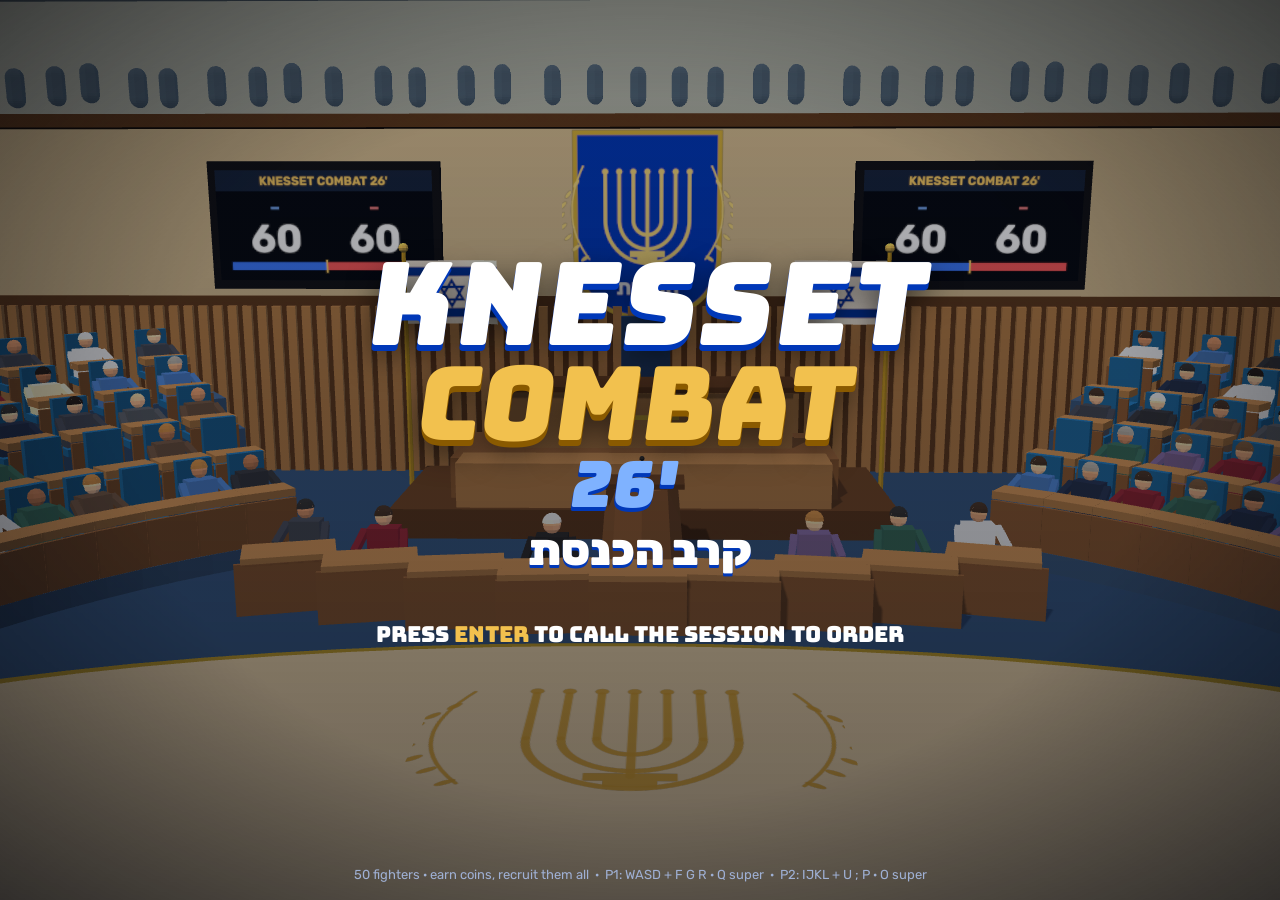
==== knesset-combat/index.html @ 6f30e564 "Supers on Q (P1) and O (P2, kick moves to ;), campaign CPU starts at 30% with gentler curve, chest e" ====
<!doctype html>
<html lang="en">
<head>
<meta charset="utf-8">
<meta name="viewport" content="width=device-width, initial-scale=1">
<title>Knesset Combat 26'</title>
<meta name="description" content="A 3D same-keyboard fighting game set in the Knesset plenum. Pick a Prime Minister, unlock the rest.">
<link rel="preconnect" href="https://fonts.googleapis.com">
<link rel="preconnect" href="https://fonts.gstatic.com" crossorigin>
<link href="https://fonts.googleapis.com/css2?family=Bungee&family=Rubik:wght@400;600;800;900&display=swap" rel="stylesheet">
<link rel="stylesheet" href="css/style.css">
</head>
<body>
<canvas id="view"></canvas>
<div id="vignette"></div>

<!-- loading -->
<div id="loading" class="screen show">
  <div class="logo small"><span class="k">KNESSET</span><span class="c">COMBAT</span><span class="y">26'</span></div>
  <div class="load-text" id="loadText">Convening the plenum…</div>
</div>

<!-- title -->
<div id="title" class="screen">
  <div class="logo"><span class="k">KNESSET</span><span class="c">COMBAT</span><span class="y">26'</span></div>
  <div class="heb">קרב הכנסת</div>
  <div class="press">PRESS <b>ENTER</b> TO CALL THE SESSION TO ORDER</div>
  <div class="foot">50 fighters · earn coins, recruit them all &nbsp;·&nbsp; P1: WASD + F G R · Q super &nbsp;·&nbsp; P2: IJKL + U ; P · O super</div>
</div>

<!-- main menu -->
<div id="menu" class="screen">
  <div class="menu-col">
    <div class="logo small"><span class="k">KNESSET</span><span class="c">COMBAT</span><span class="y">26'</span></div>
    <ul class="menu-list" id="menuList"></ul>
    <div class="menu-desc" id="menuDesc"></div>
  </div>
  <div class="mandate-box" id="mandateBox"></div>
</div>

<!-- generic list screen (difficulty, settings, pause, results options) -->
<div id="listScreen" class="screen">
  <button type="button" class="backbtn">◂ BACK</button>
  <div class="panel center-panel">
    <h2 id="listTitle"></h2>
    <div id="listSub" class="sub"></div>
    <ul class="menu-list compact" id="listItems"></ul>
    <div class="hint" id="listHint">W/S or ↑/↓ to move · ENTER / F / K to choose · ESC to go back</div>
  </div>
</div>

<!-- character select -->
<div id="select" class="screen">
  <button type="button" class="backbtn">◂ BACK</button>
  <div class="sel-head"><span id="selTitle">CHOOSE YOUR CANDIDATE</span><span class="sel-mode" id="selMode"></span></div>
  <div class="sel-bottom">
    <div class="sel-panel p1" id="selP1"></div>
    <div class="sel-center">
      <div class="sel-grid" id="selGrid"></div>
      <div class="sel-stage" id="selStage"></div>
      <div class="hint" id="selHint"></div>
    </div>
    <div class="sel-panel p2" id="selP2"></div>
  </div>
</div>

<!-- campaign ladder -->
<div id="ladder" class="screen">
  <button type="button" class="backbtn">◂ BACK</button>
  <div class="panel ladder-panel">
    <h2>ELECTION ARCADE</h2>
    <div class="sub" id="ladderSub"></div>
    <div class="ladder-row" id="ladderRow"></div>
    <div class="ladder-next" id="ladderNext"></div>
    <div class="ladder-btns" id="ladBtns"></div>
    <div class="hint">Click FIGHT or press ENTER / F · ESC to withdraw</div>
  </div>
</div>

<!-- ending: Prime Minister -->
<div id="ending" class="screen">
  <div class="end-top">
    <div class="end-kicker">THE KNESSET HAS VOTED · 61+ SEATS</div>
    <div class="end-title">PRIME MINISTER</div>
    <div class="end-name" id="endName"></div>
    <div class="end-sub">has cleared all 250 levels and forms the government. Mazal tov!</div>
  </div>
  <div class="end-panel panel">
    <h3>YOUR TERM IN OFFICE</h3>
    <div class="end-stats" id="endStats"></div>
    <div class="end-btns" id="endBtns"><button type="button" class="bigbtn">KEEP PLAYING</button><button type="button" class="bigbtn ghost">MAIN MENU</button></div>
  </div>
</div>

<!-- chest opening -->
<div id="chestScreen" class="screen">
  <div class="chest-top"><div id="chTier" class="ch-tier"></div><div id="chHint" class="ch-hint"></div><div id="chPips" class="ch-pips"></div></div>
  <div id="chRewards" class="ch-rewards"></div>
  <div id="chBtns" class="ch-btns"></div>
</div>

<!-- campaign: 100 levels -->
<div id="levels" class="screen">
  <button type="button" class="backbtn">◂ BACK</button>
  <div class="panel lv-panel">
    <h2>CAMPAIGN · 250 LEVELS</h2>
    <div class="sub" id="lvSub"></div>
    <div class="lv-body">
      <div class="lv-grid" id="lvGrid"></div>
      <div class="lv-info sel-panel" id="lvInfo"></div>
    </div>
    <div class="hint">Arrows/WASD or click to choose a level · ENTER / click again to fight · C open chests · ESC back</div>
  </div>
</div>

<!-- collection -->
<div id="collection" class="screen">
  <button type="button" class="backbtn">◂ BACK</button>
  <div class="col-left panel">
    <h2>SHOP · SHARDS &amp; UPGRADES</h2>
    <div class="sub" id="colSub"></div>
    <div class="shop-tabs" id="shopTabs"></div>
    <div class="rar-key"><span class="rar r-common">COMMON · 1 ability</span><span class="rar r-rare">RARE · 2</span><span class="rar r-superrare">SUPER RARE · 2</span><span class="rar r-epic">EPIC · 3</span><span class="rar r-elite">ELITE · 3</span><span class="rar r-mythic">MYTHIC · 3 + passive</span><span class="rar r-legendary">LEGENDARY · 3 + passive</span></div>
    <div class="sel-grid col-grid" id="colGrid"></div>
    <div class="hint">Click a tab or Q/E to filter · Arrows/WASD or click to select · click again / ENTER to buy or upgrade · C compare · B shard / gold skin · R/P preview gold · ESC back</div>
  </div>
  <div class="col-info panel" id="colInfo"></div>
  <div class="col-lock" id="colLock"></div>
  <div class="compare" id="compare"></div>
</div>

<!-- how to play -->
<div id="howto" class="screen">
  <button type="button" class="backbtn">◂ BACK</button>
  <div class="panel howto-panel">
    <h2>HOW TO PLAY</h2>
    <div class="howto-grid">
      <div class="ctl p1c">
        <h3>PLAYER 1</h3>
        <table>
          <tr><td>Move / Jump / Crouch</td><td><kbd>A</kbd><kbd>D</kbd> <kbd>W</kbd> <kbd>S</kbd></td></tr>
          <tr><td>Punch</td><td><kbd>F</kbd></td></tr>
          <tr><td>Kick</td><td><kbd>G</kbd></td></tr>
          <tr><td>Ability 1 · Special</td><td><kbd>R</kbd></td></tr>
          <tr><td>Ability 2 · Down-Special <small>(Epic+)</small></td><td><kbd>S</kbd> + <kbd>R</kbd></td></tr>
          <tr><td>Super <small>(Rare+, meter full)</small></td><td><kbd>Q</kbd> <small>(left of W)</small></td></tr>
        </table>
      </div>
      <div class="ctl p2c">
        <h3>PLAYER 2</h3>
        <table>
          <tr><td>Move / Jump / Crouch</td><td><kbd>J</kbd><kbd>L</kbd> <kbd>I</kbd> <kbd>K</kbd> <small>(or arrows)</small></td></tr>
          <tr><td>Punch</td><td><kbd>U</kbd> or <kbd>Num1</kbd></td></tr>
          <tr><td>Kick</td><td><kbd>;</kbd> or <kbd>Num2</kbd></td></tr>
          <tr><td>Ability 1 · Special</td><td><kbd>P</kbd> or <kbd>Num4</kbd></td></tr>
          <tr><td>Ability 2 · Down-Special <small>(Epic+)</small></td><td><kbd>K</kbd> + <kbd>P</kbd></td></tr>
          <tr><td>Super <small>(Rare+, meter full)</small></td><td><kbd>O</kbd> <small>(right of I)</small> or <kbd>Num5</kbd></td></tr>
        </table>
      </div>
      <div class="rules">
        <h3>RARITY &amp; ABILITIES</h3>
        <ul>
          <li><span class="rar r-common">COMMON</span> 1 ability (Special) and a +8% damage perk · just 3 shards</li>
          <li><span class="rar r-rare">RARE</span> 2 abilities (Special + Super) and a +4% damage perk · <span class="coin"></span>200</li>
          <li><span class="rar r-superrare">SUPER RARE</span> 2 abilities (Special + Super) and a +2% damage perk · 17 shards</li>
          <li><span class="rar r-epic">EPIC</span> 3 abilities (Special + Down-Special + Super) · <span class="coin"></span>400</li>
          <li><span class="rar r-elite">ELITE</span> 3 abilities plus a +60 HP perk · 22 shards</li>
          <li><span class="rar r-mythic">MYTHIC</span> 3 abilities plus a unique passive · <span class="coin"></span>500 · 25 shards</li>
          <li><span class="rar r-legendary">LEGENDARY</span> 3 abilities plus a unique passive (Survivor, Iron Will, Momentum, Filibuster) · <span class="coin"></span>600+</li>
        </ul>
        <h3 style="margin-top:12px">COINS</h3>
        <ul>
          <li>Every match pays <b>coins</b>: showing up, rounds won, wins, perfect rounds, super finishes and a CPU difficulty bonus. Clearing the Election Campaign pays a big bonus.</li>
          <li>Fighters <b>can't be bought outright</b>. Collect their shards from campaign chests, or buy single shards in the <b>Shop</b>. Coins also pay for upgrades and gold skins.</li>
          <li>You start with <b>David Ben-Gurion</b> (Rare). There are 22 fighters to recruit in total.</li>
          <li><b>Upgrades:</b> every fighter you own can be ranked up to <b>Rank 5</b> in the Shop. Each rank adds +5% damage, +5% defense and +50 HP. Ranks apply in every mode.</li>
          <li><b>Campaign · 250 levels:</b> fixed rivals that get tougher. Every 10th level is a boss. First clears pay a big bonus; replays pay 30%.</li>
          <li><b>🎁 Chest Store:</b> buy chests with coins (150–1,600). Every chest starts with 3 upgrade taps. Bought chests upgrade at 45% per tap (campaign chests 30%), and Lucky chests have 5, 6 or 8 taps.</li>
          <li><b>Chests:</b> every 2nd campaign win drops a ballot-box chest (boss levels always do), and every 10th win gives a bonus chest 2 tiers better with 5 taps. Tap it 3 times — each tap has a 30% chance to upgrade it, then it opens automatically: Wooden → Silver → Golden → Epic → Mythic → Legendary. Chests give coins and <b>shards</b>.</li>
          <li><b>✦ Wild Shards:</b> every chest has a 1% chance to drop one. A Wild Shard unlocks any locked fighter of its rarity — use it in the Shop.</li>
          <li><b>Shards:</b> collect 10 (Common), 15 (Rare), 17 (Super Rare), 20 (Epic), 25 (Mythic) or 30 (Legendary) shards to recruit a leader for free.  You can buy single shards in the Shop with <kbd>B</kbd>.</li>
          <li><b>Projectile ammo:</b> 3 shots (+1 per upgrade rank, max 6). Mash them all, then they reload together — 1 second per shot — once you're empty.</li>
          <li><b>Election Night Gold</b> skin: win 3 matches with a fighter, or buy it for <span class="coin"></span>150.</li>
        </ul>
        <h3 style="margin-top:12px">THE RULES OF ORDER</h3>
        <ul>
          <li><b>Block</b> by holding <b>away</b> from your opponent. Crouch-block (<b>down + away</b>) stops sweeps; jump attacks must be blocked <b>standing</b>.</li>
          <li>Your <b>Super meter</b> fills based on the <b>damage you deal</b>; blocked hits give nothing. You can only hold block for <b>2.5 seconds</b> before your guard breaks.</li>
          <li><b>Crouch + Kick</b> is a sweep that knocks down. <b>Punch</b> chains into more punches, a kick, or your Special.</li>
          <li>Ability 2 types: <b>Uppercut</b> (rising anti-air), <b>Counter</b> (parry stance — strikes back if hit), or a second projectile/charge.</li>
          <li>Gamepads: D-pad/stick to move, <b>A</b> punch, <b>B</b> kick, <b>X</b> special (hold down for Ability 2), <b>Y</b> super.</li>
          <li><kbd>ESC</kbd> pauses. <kbd>M</kbd> toggles music.</li>
        </ul>
      </div>
    </div>
    <div class="hint">ESC / ENTER to go back</div>
  </div>
</div>

<!-- fight HUD -->
<div id="hud">
  <div class="hud-top">
    <div class="hp p1">
      <img class="por" alt="">
      <div class="hp-body">
        <div class="nm"></div>
        <div class="bar"><div class="trail"></div><div class="fill"></div></div>
        <div class="pips"></div>
      </div>
    </div>
    <div class="timer-wrap"><div class="timer"><span>99</span></div><button type="button" id="pauseBtn" class="pausebtn" title="Pause">❚❚</button></div>
    <div class="hp p2">
      <img class="por" alt="">
      <div class="hp-body">
        <div class="nm"></div>
        <div class="bar"><div class="trail"></div><div class="fill"></div></div>
        <div class="pips"></div>
      </div>
    </div>
  </div>
  <div class="hud-bottom">
    <div class="meter-col p1"><div class="meter p1"><div class="mfill"></div><span class="mlabel">SUPER</span><span class="mkey">Q</span></div><div class="ammo p1"></div></div>
    <div class="meter-col p2"><div class="meter p2"><div class="mfill"></div><span class="mlabel">SUPER</span><span class="mkey">O</span></div><div class="ammo p2"></div></div>
  </div>
  <div class="combo p1"></div><div class="combo p2"></div>
  <div class="callout p1"></div><div class="callout p2"></div>
</div>
<div id="banner"><div class="big"></div><div class="sub"></div></div>
<div id="tutorial"></div>
<div id="vs">
  <div class="vs-side l"><img alt=""><div class="vs-name"></div><div class="vs-title"></div></div>
  <div class="vs-mid">VS</div>
  <div class="vs-side r"><img alt=""><div class="vs-name"></div><div class="vs-title"></div></div>
  <div class="vs-skip">press any attack button</div>
</div>
<div id="supercut"><img alt=""><div class="sc-text"><div class="sc-who"></div><div class="sc-move"></div></div></div>
<div id="flash"></div>

<!-- results -->
<div id="results" class="screen">
  <div class="panel results-panel">
    <h2 id="resTitle"></h2>
    <div class="sub" id="resSub"></div>
    <div class="res-cols">
      <div class="res-earn" id="resEarn"></div>
      <div class="res-unlocks" id="resUnlocks"></div>
    </div>
    <ul class="menu-list compact horizontal" id="resMenu"></ul>
  </div>
</div>

<div id="toast"></div>

<script src="lib/three.min.js"></script>
<script src="js/roster.js"></script>
<script src="js/models.js"></script>
<script src="js/stage.js"></script>
<script src="js/effects.js"></script>
<script src="js/audio.js"></script>
<script src="js/fight.js"></script>
<script src="js/ai.js"></script>
<script src="js/game.js"></script>
</body>
</html>
---- knesset-combat/css/style.css ----
:root {
  --blue: #0038b8;
  --blue2: #2f6fe0;
  --sky: #7fb2ff;
  --red: #e5484d;
  --gold: #f2c14e;
  --ink: #0a0f1d;
  --panel: rgba(9, 15, 32, 0.86);
  --panel2: rgba(16, 26, 54, 0.92);
  --line: rgba(127, 178, 255, 0.35);
  --text: #eef3ff;
  --muted: #9fb0d4;
  --display: 'Bungee', Impact, 'Arial Black', sans-serif;
  --ui: 'Rubik', 'Segoe UI', Arial, sans-serif;
}
* { box-sizing: border-box; }
html, body { margin: 0; height: 100%; overflow: hidden; background: #0b0f1c; color: var(--text); font-family: var(--ui); user-select: none; }
#view { position: fixed; inset: 0; width: 100%; height: 100%; display: block; }
#vignette { position: fixed; inset: 0; pointer-events: none; background: radial-gradient(ellipse at center, rgba(0,0,0,0) 55%, rgba(0,0,0,0.55) 100%); }

.screen { position: fixed; inset: 0; display: none; z-index: 5; }
.screen.show { display: block; }
.panel { background: var(--panel); border: 2px solid var(--line); border-radius: 14px; box-shadow: 0 20px 60px rgba(0,0,0,0.5); padding: 22px 26px; }
h2 { font-family: var(--display); font-weight: 400; letter-spacing: 1px; margin: 0 0 6px; font-size: clamp(22px, 3vw, 34px); color: #fff; text-shadow: 0 3px 0 var(--blue); }
h3 { font-family: var(--display); font-weight: 400; margin: 0 0 8px; font-size: 18px; color: var(--gold); }
.sub { color: var(--muted); font-size: 15px; margin-bottom: 14px; }
.hint { color: var(--muted); font-size: 13px; margin-top: 14px; text-align: center; opacity: 0.85; }
kbd { display: inline-block; min-width: 26px; padding: 2px 7px; margin: 0 2px; border-radius: 6px; background: #1d2b52; border: 1px solid #3c5aa8; border-bottom-width: 3px; font-family: var(--ui); font-weight: 800; font-size: 13px; color: #fff; text-align: center; }

/* ---------- logo ---------- */
.logo { font-family: var(--display); line-height: 0.92; text-align: center; transform: skewX(-8deg); }
.logo span { display: block; }
.logo .k { font-size: clamp(48px, 9vw, 120px); color: #fff; text-shadow: 0 6px 0 var(--blue), 0 12px 30px rgba(0,0,0,0.6); letter-spacing: 2px; }
.logo .c { font-size: clamp(42px, 8vw, 106px); color: var(--gold); text-shadow: 0 6px 0 #8a5a00, 0 12px 30px rgba(0,0,0,0.6); }
.logo .y { font-size: clamp(30px, 5vw, 64px); color: var(--sky); text-shadow: 0 4px 0 var(--blue); margin-top: 4px; }
.logo.small .k { font-size: clamp(30px, 4.6vw, 56px); text-shadow: 0 4px 0 var(--blue); }
.logo.small .c { font-size: clamp(26px, 4vw, 50px); text-shadow: 0 4px 0 #8a5a00; }
.logo.small .y { font-size: clamp(20px, 2.6vw, 32px); }

#loading { background: radial-gradient(ellipse at center, #13224a, #05070f); display: none; flex-direction: column; align-items: center; justify-content: center; gap: 24px; z-index: 50; }
#loading.show { display: flex; }
.load-text { color: var(--muted); font-size: 18px; letter-spacing: 1px; }

#title { display: none; flex-direction: column; align-items: center; justify-content: center; text-align: center; padding: 16px; background: linear-gradient(180deg, rgba(5,8,18,0.25), rgba(5,8,18,0.6)); }
#title.show { display: flex; }
#title .heb { font-size: clamp(26px, 4vw, 44px); font-weight: 900; color: #fff; margin-top: 10px; direction: rtl; text-shadow: 0 3px 0 var(--blue); }
#title .press { margin-top: 44px; font-family: var(--display); font-size: clamp(14px, 2vw, 22px); color: #fff; animation: blink 1.1s steps(2) infinite; }
#title .press b { color: var(--gold); font-weight: 400; }
#title .foot { position: absolute; bottom: 18px; left: 16px; right: 16px; color: var(--muted); font-size: 13px; }
@keyframes blink { 50% { opacity: 0.25; } }

/* ---------- menus ---------- */
#menu { background: linear-gradient(90deg, rgba(5,8,18,0.92) 0%, rgba(5,8,18,0.7) 38%, rgba(5,8,18,0) 70%); }
.menu-col { position: absolute; left: clamp(16px, 5vw, 80px); top: 50%; transform: translateY(-50%); width: min(460px, calc(100% - 32px)); }
.menu-col .logo { text-align: left; margin-bottom: 26px; }
.menu-list { list-style: none; margin: 0; padding: 0; }
.menu-list li { font-family: var(--display); font-size: clamp(18px, 2.3vw, 26px); padding: 10px 18px; margin: 6px 0; color: #b9c6e6; border-left: 5px solid transparent; transform: skewX(-8deg); transition: background 0.12s, color 0.12s, padding 0.12s; cursor: pointer; border-radius: 4px; }
.menu-list li.sel { background: linear-gradient(90deg, var(--blue), rgba(0,56,184,0.15)); color: #fff; border-left-color: var(--gold); padding-left: 28px; }
.menu-list li .val { float: right; color: var(--gold); }
.menu-list li.locked { opacity: 0.45; }
.menu-list.compact li { font-size: clamp(15px, 1.8vw, 20px); padding: 8px 16px; }
.menu-list.horizontal { display: flex; flex-wrap: wrap; gap: 10px; justify-content: center; margin-top: 18px; }
.menu-list.horizontal li { margin: 0; }
.menu-desc { margin-top: 18px; color: var(--muted); font-size: 15px; min-height: 44px; line-height: 1.4; }
.mandate-box { position: absolute; right: clamp(16px, 3vw, 40px); bottom: clamp(16px, 3vw, 36px); width: min(380px, calc(100% - 32px)); background: var(--panel); border: 2px solid var(--line); border-radius: 12px; padding: 14px 18px; }
.mandate-box .mb-top { display: flex; justify-content: space-between; align-items: baseline; }
.mandate-box .mb-num { font-family: var(--display); font-size: 34px; color: var(--gold); }
.mandate-box .mb-lbl { color: var(--muted); font-size: 13px; letter-spacing: 1px; }
.progress { height: 10px; background: #1a2546; border-radius: 6px; overflow: hidden; margin: 8px 0 6px; }
.progress > div { height: 100%; background: linear-gradient(90deg, var(--blue2), var(--gold)); }
.mandate-box .mb-next { font-size: 13px; color: #cfd9f5; display: flex; gap: 10px; align-items: center; }
.mandate-box .mb-next img { width: 40px; height: 40px; border-radius: 8px; background: #1a2546; filter: brightness(0) drop-shadow(0 0 2px var(--sky)); }

#listScreen { background: rgba(5,8,18,0.55); }
.center-panel { position: absolute; left: 50%; top: 50%; transform: translate(-50%, -50%); width: min(560px, calc(100% - 32px)); max-height: calc(100% - 32px); overflow: auto; }

/* ---------- select ---------- */
#select { background: linear-gradient(180deg, rgba(5,8,18,0.55) 0%, rgba(5,8,18,0) 18%, rgba(5,8,18,0) 52%, rgba(5,8,18,0.9) 72%); }
.sel-head { position: absolute; top: 14px; left: 0; right: 0; text-align: center; font-family: var(--display); font-size: clamp(20px, 3vw, 34px); color: #fff; text-shadow: 0 3px 0 var(--blue); }
.sel-mode { display: block; font-family: var(--ui); font-size: 14px; font-weight: 800; color: var(--gold); letter-spacing: 2px; text-shadow: none; margin-top: 4px; }
.sel-bottom { position: absolute; left: 12px; right: 12px; bottom: 12px; display: grid; grid-template-columns: minmax(200px, 300px) 1fr minmax(200px, 300px); gap: 12px; align-items: end; }
.sel-center { display: flex; flex-direction: column; align-items: center; }
.sel-grid { display: grid; grid-template-columns: repeat(14, minmax(0, 52px)); gap: 5px; justify-content: center; }
.cell { position: relative; aspect-ratio: 1; border-radius: 9px; background: linear-gradient(180deg, #24376b, #121c3a); border: 2px solid #2b3d70; overflow: hidden; }
.cell img { width: 100%; height: 100%; display: block; }
.cell.locked img { filter: grayscale(0.85) brightness(0.45); }
.cell.locked::after { content: '🔒'; position: absolute; right: 2px; bottom: 0; font-size: 13px; }
.cell .grp { position: absolute; left: 0; top: 0; font-size: 9px; font-weight: 900; padding: 1px 4px; background: rgba(0,0,0,0.6); color: var(--gold); border-bottom-right-radius: 6px; letter-spacing: 0.5px; }
.cell.c1 { border-color: var(--sky); box-shadow: 0 0 0 2px var(--sky), 0 0 18px rgba(127,178,255,0.7); }
.cell.c2 { border-color: var(--red); box-shadow: 0 0 0 2px var(--red), 0 0 18px rgba(229,72,77,0.7); }
.cell.c1.c2 { box-shadow: -3px 0 0 2px var(--sky), 3px 0 0 2px var(--red); }
.cell .tag { position: absolute; top: -1px; font-family: var(--display); font-size: 11px; padding: 0 4px; border-radius: 0 0 5px 5px; }
.cell .tag.t1 { left: 2px; background: var(--sky); color: #001; }
.cell .tag.t2 { right: 2px; background: var(--red); color: #fff; }
.sel-panel { background: var(--panel); border: 2px solid var(--line); border-radius: 12px; padding: 12px 14px; min-height: 210px; }
.sel-panel.p1 { border-color: rgba(127,178,255,0.7); }
.sel-panel.p2 { border-color: rgba(229,72,77,0.7); }
.sel-panel .who { font-family: var(--display); font-size: 13px; letter-spacing: 1px; }
.sel-panel.p1 .who { color: var(--sky); } .sel-panel.p2 .who { color: #ff8a8e; }
.sel-panel .name { font-family: var(--display); font-size: clamp(16px, 1.6vw, 22px); color: #fff; margin: 2px 0; line-height: 1.1; }
.sel-panel .ttl { color: var(--gold); font-weight: 800; font-size: 13px; }
.sel-panel .bio { color: #c8d3ef; font-size: 12.5px; line-height: 1.35; margin: 6px 0; }
.sel-panel .moves { font-size: 12px; color: #dfe7ff; margin: 6px 0; }
.sel-panel .moves b { color: var(--gold); font-weight: 800; }
.stats { display: grid; grid-template-columns: 62px 1fr; gap: 3px 8px; font-size: 11px; color: var(--muted); align-items: center; }
.stats .sb { height: 6px; background: #1a2546; border-radius: 4px; overflow: hidden; }
.stats .sb > div { height: 100%; background: linear-gradient(90deg, var(--blue2), var(--sky)); }
.sel-panel .skin { margin-top: 8px; font-size: 12px; color: #fff; padding: 4px 8px; background: rgba(255,255,255,0.06); border-radius: 6px; }
.sel-panel .ready { margin-top: 8px; font-family: var(--display); font-size: 18px; color: var(--gold); text-align: center; animation: blink 0.8s steps(2) infinite; }
.sel-panel .lockinfo { margin-top: 10px; padding: 8px; border-radius: 8px; background: rgba(229,72,77,0.15); color: #ffc9cb; font-size: 13px; font-weight: 600; }
.sel-stage { margin-top: 8px; font-size: 13px; color: #dfe7ff; }
.sel-stage b { color: var(--gold); }

/* ---------- ladder ---------- */
#ladder { background: rgba(5,8,18,0.6); }
.ladder-panel { position: absolute; left: 50%; top: 50%; transform: translate(-50%, -50%); width: min(980px, calc(100% - 32px)); text-align: center; }
.ladder-row { display: flex; gap: 10px; justify-content: center; flex-wrap: wrap; margin: 16px 0; }
.lad { width: 112px; text-align: center; position: relative; }
.lad img { width: 96px; height: 96px; border-radius: 12px; background: linear-gradient(180deg, #24376b, #121c3a); border: 3px solid #2b3d70; }
.lad.done img { filter: grayscale(1) brightness(0.55); }
.lad.done::after { content: 'PASSED'; position: absolute; left: 50%; top: 34px; transform: translateX(-50%) rotate(-14deg); font-family: var(--display); color: var(--gold); font-size: 16px; text-shadow: 0 2px 0 #000; }
.lad.cur img { border-color: var(--gold); box-shadow: 0 0 22px rgba(242,193,78,0.7); }
.lad .ln { font-size: 11px; font-weight: 800; margin-top: 4px; color: #dfe7ff; }
.lad .ld { font-size: 10px; color: var(--muted); letter-spacing: 1px; }
.ladder-next { font-family: var(--display); font-size: 20px; color: #fff; }

/* ---------- collection ---------- */
#collection { background: linear-gradient(90deg, rgba(5,8,18,0.85) 0%, rgba(5,8,18,0.35) 45%, rgba(5,8,18,0.35) 62%, rgba(5,8,18,0.85) 100%); }
.col-left { position: absolute; left: 14px; top: 14px; bottom: 14px; width: min(420px, calc(100% - 28px)); overflow: auto; }
.col-grid { grid-template-columns: repeat(6, minmax(0, 60px)); justify-content: start; }
.col-info { position: absolute; right: 14px; top: 14px; width: min(360px, calc(100% - 28px)); max-height: calc(100% - 28px); overflow: auto; }
.col-info .name { font-family: var(--display); font-size: 24px; color: #fff; }
.col-info .ttl { color: var(--gold); font-weight: 800; margin-bottom: 6px; }
.col-info p { color: #c8d3ef; font-size: 14px; line-height: 1.45; }
.col-info .req { padding: 8px 10px; border-radius: 8px; margin: 6px 0; font-size: 13px; font-weight: 600; }
.col-info .req.ok { background: rgba(76, 217, 100, 0.15); color: #b6f5c2; }
.col-info .req.no { background: rgba(229,72,77,0.15); color: #ffc9cb; }

/* ---------- how to ---------- */
#howto { background: rgba(5,8,18,0.7); }
.howto-panel { position: absolute; left: 50%; top: 50%; transform: translate(-50%, -50%); width: min(1020px, calc(100% - 32px)); max-height: calc(100% - 32px); overflow: auto; }
.howto-grid { display: grid; grid-template-columns: 1fr 1fr; gap: 16px; }
.howto-grid .rules { grid-column: 1 / -1; }
.ctl table { width: 100%; border-collapse: collapse; font-size: 14px; }
.ctl td { padding: 6px 4px; border-bottom: 1px solid rgba(127,178,255,0.15); }
.ctl td:last-child { text-align: right; }
.p1c h3 { color: var(--sky); } .p2c h3 { color: #ff8a8e; }
.rules ul { margin: 0; padding-left: 20px; color: #d3dcf3; font-size: 14px; line-height: 1.55; }

/* ---------- HUD ---------- */
#hud { position: fixed; inset: 0; pointer-events: none; display: none; z-index: 6; }
#hud.show { display: block; }
.hud-top { position: absolute; top: 12px; left: 12px; right: 12px; display: grid; grid-template-columns: 1fr auto 1fr; gap: 10px; align-items: start; }
.hp { display: flex; gap: 8px; align-items: flex-start; }
.hp.p2 { flex-direction: row-reverse; }
.hp .por { width: clamp(44px, 5vw, 64px); height: clamp(44px, 5vw, 64px); border-radius: 10px; background: linear-gradient(180deg, #24376b, #121c3a); border: 2px solid var(--sky); flex: none; }
.hp.p2 .por { border-color: var(--red); transform: scaleX(-1); }
.hp-body { flex: 1; min-width: 0; }
.hp .nm { font-family: var(--display); font-size: clamp(12px, 1.4vw, 18px); color: #fff; text-shadow: 0 2px 0 #000; white-space: nowrap; overflow: hidden; text-overflow: ellipsis; }
.hp.p2 .nm { text-align: right; }
.bar { position: relative; height: clamp(16px, 2.2vw, 26px); background: #300b10; border: 2px solid #fff; border-radius: 4px; overflow: hidden; transform: skewX(-14deg); box-shadow: 0 3px 0 rgba(0,0,0,0.5); }
.hp.p2 .bar { transform: skewX(14deg); }
.bar .fill, .bar .trail { position: absolute; top: 0; bottom: 0; left: 0; right: 0; transform-origin: right center; }
.hp.p2 .bar .fill, .hp.p2 .bar .trail { transform-origin: left center; }
.bar .trail { background: #ff3b30; }
.bar .fill { background: linear-gradient(180deg, #fff27a, #f5b700 55%, #d18f00); }
.bar .fill.low { background: linear-gradient(180deg, #ff9a7a, #ff4d2e 55%, #c2200a); animation: blink 0.5s steps(2) infinite; }
.pips { display: flex; gap: 5px; margin-top: 5px; }
.hp.p2 .pips { justify-content: flex-end; }
.pip { width: 18px; height: 14px; border-radius: 3px; border: 2px solid #fff; background: rgba(0,0,0,0.4); position: relative; }
.pip::before { content: ''; position: absolute; left: 3px; right: 3px; top: -5px; height: 3px; background: #fff; border-radius: 2px; }
.pip.won { background: var(--gold); }
.timer { width: clamp(56px, 6vw, 80px); height: clamp(56px, 6vw, 80px); border-radius: 50%; background: radial-gradient(circle at 50% 35%, #2047a8, #0a1a45); border: 3px solid #fff; display: flex; align-items: center; justify-content: center; font-family: var(--display); font-size: clamp(24px, 3vw, 38px); color: #fff; text-shadow: 0 3px 0 #000; box-shadow: 0 4px 0 rgba(0,0,0,0.5); }
.timer.low { color: #ff6b6b; }
.hud-bottom { position: absolute; bottom: 14px; left: 14px; right: 14px; display: flex; justify-content: space-between; }
.meter { position: relative; width: min(34vw, 340px); height: 20px; background: rgba(0,0,0,0.55); border: 2px solid #c9d6ff; border-radius: 4px; overflow: hidden; transform: skewX(-14deg); }
.meter.p2 { transform: skewX(14deg); }
.meter .mfill { position: absolute; inset: 0; transform-origin: left center; background: linear-gradient(90deg, #1f5cff, #7fb2ff); }
.meter.p2 .mfill { transform-origin: right center; background: linear-gradient(270deg, #c41f2a, #ff8a8e); }
.meter.full .mfill { background: linear-gradient(90deg, #f2c14e, #fff7c2, #f2c14e); background-size: 200% 100%; animation: shine 0.8s linear infinite; }
@keyframes shine { to { background-position: -200% 0; } }
.meter .mlabel { position: absolute; left: 10px; top: 0; line-height: 16px; font-family: var(--display); font-size: 12px; color: #fff; text-shadow: 0 1px 0 #000; }
.meter.p2 .mlabel { left: auto; right: 10px; }
.meter .mkey { position: absolute; right: 8px; top: 0; line-height: 16px; font-family: var(--display); font-size: 12px; color: #111; display: none; }
.meter.p2 .mkey { right: auto; left: 8px; }
.meter.full .mkey { display: block; }
.combo { position: absolute; top: 28%; font-family: var(--display); font-size: clamp(22px, 3.2vw, 40px); color: var(--gold); text-shadow: 0 3px 0 #000, 0 0 20px rgba(242,193,78,0.6); opacity: 0; transition: opacity 0.3s; line-height: 1; }
.combo small { display: block; font-size: 0.45em; color: #fff; }
.combo.p1 { left: 3%; } .combo.p2 { right: 3%; text-align: right; }
.combo.on { opacity: 1; }
.callout { position: absolute; top: 19%; font-family: var(--display); font-size: clamp(14px, 1.8vw, 22px); color: #fff; padding: 4px 12px; background: rgba(0,56,184,0.85); border-radius: 6px; transform: skewX(-10deg); opacity: 0; transition: opacity 0.25s; }
.callout.p1 { left: 3%; } .callout.p2 { right: 3%; background: rgba(196,31,42,0.85); }
.callout.on { opacity: 1; }
.callout.super { background: linear-gradient(90deg, #b8860b, var(--gold)); color: #1b1200; }

#banner { position: fixed; left: 0; right: 0; top: 34%; text-align: center; pointer-events: none; z-index: 7; display: none; }
#banner.show { display: block; animation: slam 0.35s cubic-bezier(.2,1.6,.4,1); }
#banner .big { font-family: var(--display); font-size: clamp(48px, 10vw, 140px); color: #fff; text-shadow: 0 6px 0 var(--blue), 0 14px 40px rgba(0,0,0,0.7); line-height: 1; transform: skewX(-8deg); }
#banner.ko .big { color: #ff4d4d; text-shadow: 0 6px 0 #5a0000, 0 14px 40px rgba(0,0,0,0.7); font-size: clamp(64px, 14vw, 200px); }
#banner.fight .big { color: var(--gold); text-shadow: 0 6px 0 #8a5a00, 0 14px 40px rgba(0,0,0,0.7); }
#banner.win .big, #banner.match .big { font-size: clamp(36px, 7vw, 96px); }
#banner .sub { font-family: var(--display); font-size: clamp(16px, 2.4vw, 30px); color: var(--gold); text-shadow: 0 3px 0 #000; margin-top: 8px; padding: 0 16px; }
#banner.match .sub { font-family: var(--ui); font-weight: 800; font-style: italic; color: #fff; font-size: clamp(16px, 2vw, 26px); }
@keyframes slam { from { transform: scale(2.2); opacity: 0; } to { transform: scale(1); opacity: 1; } }

#vs { position: fixed; inset: 0; display: none; z-index: 8; pointer-events: none; }
#vs.show { display: block; }
.vs-side { position: absolute; bottom: 9%; width: 44%; text-align: center; animation: vsin 0.5s ease-out; }
.vs-side.l { left: 2%; } .vs-side.r { right: 2%; }
.vs-side img { width: clamp(80px, 11vw, 150px); height: clamp(80px, 11vw, 150px); border-radius: 16px; border: 3px solid #fff; background: linear-gradient(180deg, #24376b, #121c3a); }
.vs-side.r img { transform: scaleX(-1); }
.vs-name { font-family: var(--display); font-size: clamp(20px, 3.4vw, 44px); color: #fff; text-shadow: 0 4px 0 var(--blue); }
.vs-side.r .vs-name { text-shadow: 0 4px 0 #8a1520; }
.vs-title { color: var(--gold); font-weight: 800; letter-spacing: 2px; }
.vs-mid { position: absolute; left: 50%; bottom: 14%; transform: translateX(-50%) skewX(-10deg); font-family: var(--display); font-size: clamp(50px, 8vw, 110px); color: var(--gold); text-shadow: 0 6px 0 #8a5a00; }
.vs-skip { position: absolute; bottom: 14px; left: 0; right: 0; text-align: center; color: var(--muted); font-size: 13px; }
@keyframes vsin { from { transform: translateY(40px); opacity: 0; } }

#supercut { position: fixed; left: 0; right: 0; top: 40%; height: clamp(90px, 14vh, 140px); display: none; align-items: center; gap: 18px; padding: 0 6%; z-index: 7; pointer-events: none; background: linear-gradient(90deg, rgba(0,0,0,0) 0%, rgba(0,20,70,0.9) 15%, rgba(0,20,70,0.9) 85%, rgba(0,0,0,0) 100%); border-top: 3px solid var(--gold); border-bottom: 3px solid var(--gold); }
#supercut.show { display: flex; animation: sweep 0.3s ease-out; }
#supercut.right { flex-direction: row-reverse; text-align: right; }
#supercut img { height: 130%; border-radius: 14px; border: 3px solid var(--gold); background: #13224a; }
#supercut .sc-who { font-family: var(--display); color: #fff; font-size: clamp(14px, 2vw, 22px); }
#supercut .sc-move { font-family: var(--display); color: var(--gold); font-size: clamp(24px, 4.4vw, 58px); text-shadow: 0 4px 0 #000; line-height: 1; }
@keyframes sweep { from { transform: translateX(-100%); } }
#supercut.right { animation-name: sweepR; }
@keyframes sweepR { from { transform: translateX(100%); } }
#flash { position: fixed; inset: 0; background: #fff; opacity: 0; pointer-events: none; z-index: 9; transition: opacity 0.25s; }

/* ---------- results ---------- */
#results { background: linear-gradient(90deg, rgba(5,8,18,0.0) 0%, rgba(5,8,18,0.6) 40%, rgba(5,8,18,0.9) 100%); }
.results-panel { position: absolute; right: clamp(12px, 3vw, 40px); top: 50%; transform: translateY(-50%); width: min(620px, calc(100% - 24px)); max-height: calc(100% - 24px); overflow: auto; }
.res-cols { display: grid; grid-template-columns: 1fr 1fr; gap: 14px; }
.res-earn .row { display: flex; justify-content: space-between; padding: 5px 0; border-bottom: 1px solid rgba(127,178,255,0.15); font-size: 14px; }
.res-earn .row b { color: var(--gold); }
.res-earn .total { display: flex; justify-content: space-between; margin-top: 8px; font-family: var(--display); font-size: 20px; }
.res-earn .total b { color: var(--gold); font-weight: 400; }
.res-unlocks h3 { margin-bottom: 6px; }
.unl { display: flex; gap: 10px; align-items: center; padding: 8px; margin-bottom: 8px; border-radius: 10px; background: linear-gradient(90deg, rgba(242,193,78,0.25), rgba(242,193,78,0.04)); border: 1px solid rgba(242,193,78,0.6); animation: pop 0.5s cubic-bezier(.2,1.6,.4,1) backwards; }
.unl img { width: 54px; height: 54px; border-radius: 9px; background: #13224a; }
.unl .u1 { font-family: var(--display); font-size: 12px; color: var(--gold); }
.unl .u2 { font-weight: 800; font-size: 15px; }
.next-unlock { font-size: 13px; color: var(--muted); }
@keyframes pop { from { transform: scale(0.4); opacity: 0; } }

#toast { position: fixed; left: 50%; top: 18px; transform: translateX(-50%); background: var(--panel2); border: 2px solid var(--gold); border-radius: 10px; padding: 10px 18px; font-weight: 800; z-index: 60; display: none; text-align: center; }
#toast.show { display: block; animation: pop 0.35s ease-out; }

@media (max-width: 1100px) {
  .sel-bottom { grid-template-columns: 1fr 1fr; }
  .sel-center { grid-column: 1 / -1; grid-row: 1; }
  .sel-panel { min-height: 0; }
  .sel-panel .bio { display: none; }
  .sel-grid { grid-template-columns: repeat(14, minmax(0, 44px)); gap: 3px; }
  .res-cols { grid-template-columns: 1fr; }
}
@media (max-width: 700px) {
  .sel-grid { grid-template-columns: repeat(7, minmax(0, 48px)); }
  .howto-grid { grid-template-columns: 1fr; }
  .meter { width: 40vw; }
  .sel-panel .moves, .sel-panel .stats { display: none; }
}

/* ---------- coins + rarity ---------- */
.coin { display: inline-block; width: 0.95em; height: 0.95em; border-radius: 50%; background: radial-gradient(circle at 35% 30%, #fff6c2, #f2c14e 45%, #b8860b 100%); border: 2px solid #8a5a00; vertical-align: -0.14em; margin: 0 0.2em 0 0.05em; box-shadow: inset 0 0 0 2px rgba(255,255,255,0.25); }
.rar { display: inline-block; font-family: var(--display); font-size: 10px; letter-spacing: 1px; padding: 2px 7px; border-radius: 5px; color: #0b0f1c; vertical-align: 1px; margin-right: 4px; }
.rar.r-common { background: #a7b1c4; }
.rar.r-rare { background: #3d8bff; color: #fff; }
.rar.r-epic { background: #b46cff; color: #fff; }
.rar.r-legendary { background: linear-gradient(90deg, #f2c14e, #fff3b0, #f2c14e); }
.rar-key { display: flex; flex-wrap: wrap; gap: 4px; margin-bottom: 10px; }
.cell.r-common { border-color: #6d7891; }
.cell.r-rare { border-color: #2f6fe0; }
.cell.r-epic { border-color: #8f4ae6; background: linear-gradient(180deg, #3a2a6b, #1a1240); }
.cell.r-legendary { border-color: #c99a2e; background: linear-gradient(180deg, #5a4416, #241a08); }
.cell::before { content: ''; position: absolute; left: 0; right: 0; bottom: 0; height: 4px; z-index: 1; }
.cell.r-common::before { background: #a7b1c4; } .cell.r-rare::before { background: #3d8bff; } .cell.r-epic::before { background: #b46cff; } .cell.r-legendary::before { background: #f2c14e; }
.cell.locked::after { content: '🔒'; position: absolute; right: 2px; bottom: 15px; top: auto; font-size: 10px; }
.cell .price { position: absolute; left: 0; right: 0; bottom: 4px; text-align: center; font-size: 10px; font-weight: 900; color: #ffd27a; text-shadow: 0 1px 2px #000, 0 0 3px #000; }
.cell .price.ok { color: #7dff9b; }
.cell .price .coin { width: 0.9em; height: 0.9em; border-width: 1px; }
.abils { margin: 6px 0 2px; }
.abil { font-size: 12.5px; color: #e6edff; padding: 3px 0; display: flex; gap: 6px; align-items: baseline; }
.abil b { color: var(--gold); font-weight: 800; }
.abil .ak { flex: none; min-width: 30px; text-align: center; font-family: var(--display); font-size: 10px; padding: 2px 5px; border-radius: 5px; background: #1d2b52; border: 1px solid #3c5aa8; color: #fff; }
.abil.passive .ak { background: #5a4416; border-color: #f2c14e; color: #f2c14e; }
.rarline { font-size: 11px; color: var(--muted); margin-bottom: 6px; }
.sel-panel .lockinfo.can, .col-info .buybox.can { background: rgba(76, 217, 100, 0.16); color: #c4ffd0; border: 1px solid rgba(125,255,155,0.5); }
.col-info .buybox { display: flex; gap: 12px; align-items: center; padding: 10px 12px; border-radius: 10px; margin: 10px 0; background: rgba(229,72,77,0.15); color: #ffc9cb; font-size: 14px; border: 1px solid rgba(229,72,77,0.4); }
.col-info .buybox .bb-price { font-family: var(--display); font-size: 24px; color: #ffd27a; white-space: nowrap; }
.col-info .buybox.small .bb-price { font-size: 18px; }
.col-info .name { line-height: 1.1; margin-top: 4px; }
.wallet { color: var(--gold); font-weight: 900; }
.mb-next img.dim { filter: grayscale(0.6) brightness(0.7); }
.unl.far { filter: saturate(0.5); border-color: rgba(127,178,255,0.35); background: rgba(127,178,255,0.06); }
.meter.none { opacity: 0.55; border-style: dashed; }
.meter.none .mfill { display: none; }
.res-earn h3 { margin-bottom: 6px; }

/* ---------- campaign levels + upgrades ---------- */
#levels { background: rgba(5,8,18,0.7); }
.lv-panel { position: absolute; left: 50%; top: 50%; transform: translate(-50%, -50%); width: min(980px, calc(100% - 24px)); max-height: calc(100% - 24px); overflow: auto; }
.lv-body { display: grid; grid-template-columns: minmax(0, 1fr) minmax(220px, 320px); gap: 16px; align-items: start; }
.lv-grid { display: grid; grid-template-columns: repeat(10, minmax(0, 1fr)); gap: 5px; }
.lv { aspect-ratio: 1; border-radius: 7px; border: 2px solid #2b3d70; background: #121c3a; color: #6f7fa8; font-family: var(--display); font-size: clamp(11px, 1.4vw, 15px); cursor: pointer; padding: 0; }
.lv.done { background: #1d3a2a; border-color: #3fae6a; color: #b6f5c2; }
.lv.open { background: #2a3f7a; border-color: var(--sky); color: #fff; animation: blink 1.2s steps(2) infinite; }
.lv.boss { box-shadow: inset 0 0 0 2px rgba(242,193,78,0.6); }
.lv.boss.locked { color: #a8862e; }
.lv.sel { outline: 3px solid var(--gold); outline-offset: 1px; animation: none; }
.lv:focus-visible { outline: 3px solid #fff; }
.lv-opp { display: flex; gap: 10px; align-items: center; margin: 6px 0; }
.lv-opp img { width: 64px; height: 64px; border-radius: 10px; background: #13224a; flex: none; }
.lv-reward { margin: 8px 0; font-size: 14px; font-weight: 700; color: #ffe29a; }
.lv-go { width: 100%; margin-top: 8px; padding: 12px; font-family: var(--display); font-size: 18px; color: #1b1200; background: linear-gradient(90deg, #f2c14e, #fff3b0); border: 0; border-radius: 10px; cursor: pointer; }
.rank { color: var(--gold); }
.rankbox { margin: 10px 0; padding: 8px 10px; border-radius: 10px; background: rgba(242,193,78,0.1); border: 1px solid rgba(242,193,78,0.4); font-size: 13px; }
.rankbox .rk-now { color: #ffe29a; margin-top: 3px; }
.rpips { display: inline-flex; gap: 3px; vertical-align: middle; margin-left: 6px; }
.rp { width: 14px; height: 6px; border-radius: 3px; background: #2a3550; }
.rp.on { background: var(--gold); }
.col-info .buybox { cursor: pointer; }
@media (max-width: 760px) { .lv-body { grid-template-columns: 1fr; } }

/* ---------- chests + shards ---------- */
#chestScreen { background: radial-gradient(ellipse at center 60%, rgba(0,0,0,0) 30%, rgba(5,8,18,0.75) 100%); cursor: pointer; }
.chest-top { position: absolute; top: 4%; left: 0; right: 0; text-align: center; pointer-events: none; }
.ch-tier { font-family: var(--display); font-size: clamp(28px, 5vw, 58px); text-shadow: 0 4px 0 #000, 0 0 30px currentColor; }
.ch-hint { color: #fff; font-size: clamp(14px, 2vw, 20px); margin-top: 6px; text-shadow: 0 2px 4px #000; }
.ch-hint b { color: var(--gold); animation: blink 0.8s steps(2) infinite; }
.ch-pips { display: flex; gap: 8px; justify-content: center; margin-top: 10px; }
.tp { width: 26px; height: 26px; border-radius: 50%; border: 3px solid var(--gold); background: radial-gradient(circle, #fff3b0, #f2c14e); box-shadow: 0 0 12px rgba(242,193,78,0.7); }
.tp.used { background: #1a2546; box-shadow: none; opacity: 0.6; }
.ch-rewards { position: absolute; left: 50%; bottom: 120px; transform: translateX(-50%); display: flex; flex-wrap: wrap; gap: 10px; justify-content: center; width: min(900px, calc(100% - 24px)); }
.chr { display: flex; gap: 10px; align-items: center; background: var(--panel); border: 2px solid var(--gold); border-radius: 12px; padding: 8px 12px; font-size: 13px; animation: pop 0.5s cubic-bezier(.2,1.6,.4,1) backwards; }
.chr img { width: 56px; height: 56px; border-radius: 10px; background: #13224a; }
.chr .chn { font-weight: 900; font-size: 15px; }
.chr .new { color: #7dff9b; }
.coin-r { font-family: var(--display); font-size: 22px; color: var(--gold); }
.coin.big { width: 1.1em; height: 1.1em; }
.ch-btns { position: absolute; left: 0; right: 0; bottom: 40px; display: flex; gap: 10px; justify-content: center; flex-wrap: wrap; padding: 0 12px; }
.ch-btns button, .lv-chest { font-family: var(--display); font-size: 16px; padding: 10px 18px; border-radius: 10px; border: 2px solid var(--line); background: var(--panel2); color: #fff; cursor: pointer; }
.ch-btns button.sel, .ch-btns button:hover { background: var(--blue); border-color: var(--gold); }
.lv-chest { background: linear-gradient(90deg, #b8860b, #f2c14e); color: #1b1200; border: 0; font-size: 14px; animation: blink 1.2s steps(2) infinite; }
.streak { display: flex; align-items: center; gap: 10px; flex-wrap: wrap; margin-top: 6px; font-size: 12px; }
.streak span { font-family: var(--display); color: var(--gold); }
.sbar { flex: 1; min-width: 80px; height: 8px; background: #1a2546; border-radius: 5px; overflow: hidden; }
.sbar > div { height: 100%; background: linear-gradient(90deg, #b46cff, #f2c14e); }
.lv-grid { max-height: min(58vh, 520px); overflow-y: auto; padding: 3px; }
.shardbar { display: flex; align-items: center; gap: 6px; flex-wrap: wrap; font-size: 12.5px; margin: 6px 0; color: #e6d7ff; }
.shardbar .sbar { flex-basis: 100%; }
.shard { display: inline-block; width: 0.8em; height: 1em; background: linear-gradient(135deg, #e6ccff, #b46cff 60%, #6a2fc0); clip-path: polygon(50% 0, 100% 40%, 70% 100%, 30% 100%, 0 40%); }
.chestdrop { display: flex; gap: 10px; align-items: center; margin-top: 10px; padding: 8px 10px; border: 2px solid; border-radius: 10px; background: rgba(255,255,255,0.05); font-size: 13px; animation: pop 0.5s cubic-bezier(.2,1.6,.4,1) 0.3s backwards; }
.cd-box { width: 34px; height: 28px; border-radius: 5px; border: 3px solid #1b1f2e; flex: none; }

/* ---------- mouse + shop readability ---------- */
.backbtn { position: absolute; top: 12px; left: 12px; z-index: 20; font-family: var(--display); font-size: 15px; padding: 8px 14px; border-radius: 9px; border: 2px solid var(--line); background: var(--panel2); color: #fff; cursor: pointer; }
.backbtn:hover { background: var(--blue); border-color: var(--gold); }
#collection .backbtn { left: auto; right: 12px; top: auto; bottom: 12px; }
#select .backbtn { top: 14px; }
.timer-wrap { display: flex; flex-direction: column; align-items: center; gap: 6px; }
.pausebtn { pointer-events: auto; font-size: 13px; font-weight: 900; padding: 3px 12px; border-radius: 8px; border: 2px solid #fff; background: rgba(9,15,32,0.8); color: #fff; cursor: pointer; }
.pausebtn:hover { background: var(--blue); }
.ladder-panel { top: auto; bottom: 16px; transform: translateX(-50%); }
.ladder-btns { display: flex; gap: 12px; justify-content: center; margin-top: 12px; }
.bigbtn { font-family: var(--display); font-size: 20px; padding: 12px 26px; border-radius: 12px; border: 0; cursor: pointer; color: #1b1200; background: linear-gradient(90deg, #f2c14e, #fff3b0); }
.bigbtn.ghost { background: var(--panel2); color: #fff; border: 2px solid var(--line); }
.bigbtn:hover { filter: brightness(1.1); transform: translateY(-1px); }
.cell { cursor: pointer; }
.sel-panel .lockinfo.can:hover { filter: brightness(1.2); }
/* bigger shop text */
.col-left { width: min(470px, calc(100% - 28px)); }
.col-left h2 { font-size: clamp(26px, 3.4vw, 38px); }
#colSub { font-size: 17px; }
.col-grid { grid-template-columns: repeat(6, minmax(0, 66px)); gap: 7px; }
.col-info { width: min(430px, calc(100% - 28px)); }
.col-info .name { font-size: 32px; }
.col-info .ttl { font-size: 16px; }
.col-info p { font-size: 16.5px; line-height: 1.5; }
.col-info .abil { font-size: 15.5px; }
.col-info .abil .ak { font-size: 12px; min-width: 38px; }
.col-info .rarline, .col-info .shardbar { font-size: 14.5px; }
.col-info .rankbox, .col-info .req { font-size: 15px; }
.col-info .buybox { font-size: 16px; }
.col-info .buybox .bb-price { font-size: 28px; }
#collection .rar { font-size: 12px; padding: 3px 9px; }
#collection .hint { font-size: 15px; }
.col-lock { position: absolute; left: 50%; bottom: 22px; transform: translateX(-50%); width: min(360px, calc(100% - 32px)); background: var(--panel); border: 2px solid #ff8a8e; border-radius: 14px; padding: 12px 16px; display: none; z-index: 6; }
.col-lock.show { display: block; animation: pop 0.35s ease-out; }
.lk-title { font-family: var(--display); font-size: 20px; color: #ffc9cb; margin-bottom: 6px; }
.lk-row { font-size: 16px; margin-top: 6px; display: flex; align-items: center; gap: 6px; }
.lk-disc { color: #7dff9b; font-size: 13px; }
.lk-bar { height: 14px; border-radius: 8px; background: #1a2546; overflow: hidden; margin-top: 4px; }
.lk-bar > div { height: 100%; transition: width 0.5s; }
.lk-bar.shards > div { background: linear-gradient(90deg, #6a2fc0, #e6ccff); }
.lk-bar.coins > div { background: linear-gradient(90deg, #b8860b, #fff3b0); }
@media (max-width: 1100px) { .col-lock { left: auto; right: 14px; transform: none; bottom: 70px; } }

/* ---------- mythic rarity ---------- */
.rar.r-mythic { background: linear-gradient(90deg, #ff4d6d, #ff9ab0); color: #fff; }
.cell.r-mythic { border-color: #e0334f; background: linear-gradient(180deg, #5a1626, #240810); }
.cell.r-mythic::before { background: #ff4d6d; }

.cell .price.shardp { color: #e6d7ff; }
.cell .price.shardp .shard { width: 0.7em; height: 0.85em; vertical-align: -0.1em; margin-right: 1px; }

/* ---------- super rare + shop tabs ---------- */
.rar.r-superrare { background: #2fd4b4; color: #04211b; }
.cell.r-superrare { border-color: #1fae93; background: linear-gradient(180deg, #14504a, #0a2622); }
.cell.r-superrare::before { background: #2fd4b4; }
.shop-tabs { display: flex; flex-wrap: wrap; gap: 6px; margin: 4px 0 10px; }
.stab { font-family: var(--display); font-size: 13px; padding: 6px 11px; border-radius: 8px; border: 2px solid var(--line); background: #13224a; color: #cfd9f5; cursor: pointer; }
.stab:hover { filter: brightness(1.25); }
.stab.on { background: #fff; color: #0b0f1c; border-color: var(--gold); }
.stab.r-common.on { background: #a7b1c4; } .stab.r-rare.on { background: #3d8bff; color: #fff; } .stab.r-superrare.on { background: #2fd4b4; }
.stab.r-epic.on { background: #b46cff; color: #fff; } .stab.r-mythic.on { background: #ff4d6d; color: #fff; } .stab.r-legendary.on { background: #f2c14e; }

/* ---------- bigger icons everywhere ---------- */
.sel-grid { grid-template-columns: repeat(10, minmax(0, 64px)); gap: 6px; }
.col-grid { grid-template-columns: repeat(6, minmax(0, 72px)); gap: 7px; }
.cell .price { font-size: 12px; }
.cell .grp { font-size: 11px; }
.cell.locked::after { font-size: 13px; }
.hp .por { width: clamp(56px, 6.5vw, 86px); height: clamp(56px, 6.5vw, 86px); }
.lad { width: 140px; } .lad img { width: 124px; height: 124px; }
.unl img { width: 74px; height: 74px; }
.chr img { width: 78px; height: 78px; }
.lv-opp img { width: 92px; height: 92px; }
.mandate-box .mb-next img { width: 58px; height: 58px; }
.vs-side img { width: clamp(110px, 14vw, 190px); height: clamp(110px, 14vw, 190px); }
.coin { width: 1.05em; height: 1.05em; }
.shard { width: 0.95em; height: 1.15em; }
.abil .ak { min-width: 36px; font-size: 11px; padding: 3px 6px; }
.tp { width: 34px; height: 34px; }
.lv { font-size: clamp(13px, 1.6vw, 17px); }
@media (max-width: 1100px) { .sel-grid { grid-template-columns: repeat(10, minmax(0, 54px)); } }
@media (max-width: 700px) { .sel-grid { grid-template-columns: repeat(10, minmax(0, 34px)); gap: 3px; } }

/* ---------- projectile ammo ---------- */
.meter-col { display: flex; flex-direction: column; gap: 5px; }
.meter-col.p2 { align-items: flex-end; }
.ammo { display: flex; align-items: center; gap: 4px; min-height: 16px; font-family: var(--display); font-size: 12px; color: #fff; text-shadow: 0 1px 2px #000; }
.ammo.p2 { flex-direction: row-reverse; }
.ammo .ap { width: 13px; height: 13px; border-radius: 50%; border: 2px solid #fff; background: rgba(0,0,0,0.5); }
.ammo .ap.on { background: radial-gradient(circle at 35% 35%, #fff6c8, #ffb347); box-shadow: 0 0 6px #ffb347; }
.ammo .rl { width: 70px; height: 7px; border-radius: 4px; background: rgba(0,0,0,0.55); overflow: hidden; border: 1px solid #fff; }
.ammo .rl span { display: block; height: 100%; background: #ff8a3d; }

/* ---------- chest slot machine ---------- */
.slot-machine { display: flex; flex-direction: column; gap: 10px; align-items: center; padding: 14px 18px; border-radius: 18px; background: linear-gradient(180deg, #1b1230, #0b0f1c); border: 4px solid var(--col); box-shadow: 0 0 30px var(--glow), inset 0 0 20px rgba(0,0,0,0.6); }
.reel { position: relative; height: 112px; overflow: hidden; border-radius: 12px; background: #070a14; border: 3px solid #2b3d70; max-width: calc(100vw - 80px); }
.reel::before, .reel::after { content: ''; position: absolute; top: 0; bottom: 0; width: 70px; z-index: 2; pointer-events: none; }
.reel::before { left: 0; background: linear-gradient(90deg, #070a14, rgba(7,10,20,0)); }
.reel::after { right: 0; background: linear-gradient(270deg, #070a14, rgba(7,10,20,0)); }
.strip { display: flex; height: 100%; will-change: transform; }
.sc { flex: 0 0 112px; height: 112px; display: flex; flex-direction: column; align-items: center; justify-content: center; gap: 2px; border-right: 2px solid #1a2546; background: #121c3a; }
.sc img { width: 70px; height: 70px; border-radius: 10px; }
.sc b { font-family: var(--display); font-size: 13px; color: #fff; }
.sc.coin-cell { background: radial-gradient(circle, #3a2c08, #121c3a); }
.sc.coin-cell .coin { width: 40px; height: 40px; }
.sc.coin-cell b { font-size: 20px; color: var(--gold); }
.sc.r-rare { box-shadow: inset 0 -5px 0 #3d8bff; } .sc.r-superrare { box-shadow: inset 0 -5px 0 #2fd4b4; } .sc.r-epic { box-shadow: inset 0 -5px 0 #b46cff; }
.sc.r-mythic { box-shadow: inset 0 -5px 0 #ff4d6d; background: #2a0d16; } .sc.r-legendary { box-shadow: inset 0 -5px 0 #f2c14e; background: #2a2208; } .sc.r-common { box-shadow: inset 0 -5px 0 #a7b1c4; }
.payline { position: absolute; left: 50%; top: 0; bottom: 0; width: 112px; transform: translateX(-50%); border: 3px solid var(--gold); border-radius: 10px; z-index: 3; pointer-events: none; box-shadow: 0 0 14px rgba(242,193,78,0.6); }
.reel.stopped .payline { animation: payflash 0.5s ease-out 2; border-color: #fff; }
@keyframes payflash { 50% { box-shadow: 0 0 40px #fff; transform: translateX(-50%) scale(1.08); } }

/* ---------- one consistent highlight for keyboard + mouse ---------- */
.bigbtn.sel { outline: 3px solid #fff; outline-offset: 3px; box-shadow: 0 0 18px rgba(242,193,78,0.8); }
.bigbtn.ghost.sel { background: var(--blue); border-color: var(--gold); }
.lv:hover:not(.sel) { filter: brightness(1.25); }
.menu-list li:hover:not(.sel) { color: #fff; }

/* vertical slot reels */
.slot-machine { flex-direction: row; align-items: stretch; gap: 12px; }
.reel { width: 112px; height: 336px; max-width: none; max-height: calc(100vh - 260px); }
.reel::before, .reel::after { left: 0; right: 0; width: auto; height: 80px; }
.reel::before { top: 0; bottom: auto; background: linear-gradient(180deg, #070a14, rgba(7,10,20,0)); }
.reel::after { bottom: 0; top: auto; background: linear-gradient(0deg, #070a14, rgba(7,10,20,0)); }
.strip { flex-direction: column; height: auto; }
.sc { flex: 0 0 112px; width: 112px; border-right: 0; border-bottom: 2px solid #1a2546; }
.payline { left: 0; right: 0; top: 50%; bottom: auto; width: auto; height: 112px; transform: translateY(-50%); }
@keyframes payflash { 50% { box-shadow: 0 0 40px #fff; transform: translateY(-50%) scale(1.08); } }
.ch-rewards { bottom: 100px; }

.combo.master { color: #ff9ab0; text-shadow: 0 3px 0 #000, 0 0 24px rgba(255,77,109,0.8); }
.col-info .mastery { margin: 8px 0; padding: 10px 12px; border-radius: 10px; font-size: 14.5px; background: rgba(255,255,255,0.05); border: 1px dashed #6f7fa8; color: #b9c6e6; }
.col-info .mastery.on { border: 2px solid #ff4d6d; background: rgba(255,77,109,0.12); color: #ffd6de; }
.col-info .mastery b { color: #ff9ab0; }

/* ---------- ending ---------- */
#ending { background: radial-gradient(ellipse at center 40%, rgba(242,193,78,0.15), rgba(5,8,18,0.55) 70%); }
.end-top { position: absolute; top: 4%; left: 0; right: 0; text-align: center; padding: 0 16px; pointer-events: none; }
.end-kicker { font-family: var(--display); color: var(--sky); letter-spacing: 2px; font-size: clamp(12px, 1.6vw, 16px); }
.end-title { font-family: var(--display); font-size: clamp(44px, 9vw, 120px); line-height: 1; color: var(--gold); text-shadow: 0 6px 0 #8a5a00, 0 0 40px rgba(242,193,78,0.7); animation: slam 0.6s cubic-bezier(.2,1.6,.4,1); }
.end-name { font-family: var(--display); font-size: clamp(22px, 4vw, 48px); color: #fff; text-shadow: 0 4px 0 var(--blue); }
.end-sub { color: #dfe7ff; font-size: clamp(14px, 1.8vw, 19px); margin-top: 4px; }
.end-panel { position: absolute; right: clamp(12px, 3vw, 40px); bottom: clamp(12px, 3vw, 30px); width: min(360px, calc(100% - 24px)); }
.end-stats div { display: flex; justify-content: space-between; padding: 6px 0; border-bottom: 1px solid rgba(127,178,255,0.15); font-size: 15px; }
.end-stats b { color: var(--gold); }
.end-btns { display: flex; gap: 10px; margin-top: 14px; flex-wrap: wrap; }
.end-btns .bigbtn { font-size: 16px; padding: 10px 16px; }
.pm-badge { font-family: var(--display); color: var(--gold); font-size: 15px; margin-bottom: 6px; text-shadow: 0 0 12px rgba(242,193,78,0.6); }

/* ---------- elite rarity ---------- */
.rar.r-elite { background: linear-gradient(90deg, #ff8c1a, #ffc06a); color: #2a1300; }
.cell.r-elite { border-color: #e07410; background: linear-gradient(180deg, #5a3208, #241404); }
.cell.r-elite::before { background: #ff8c1a; }
.stab.r-elite.on { background: #ff8c1a; color: #2a1300; }
.sc.r-elite { box-shadow: inset 0 -5px 0 #ff8c1a; }

/* ---------- menu density (10 items) ---------- */
.menu-list li { font-size: clamp(15px, 1.9vw, 21px); padding: 7px 16px; margin: 4px 0; }
.menu-col .logo { margin-bottom: 14px; }
.badge-new, .badge-wait { display: inline-block; font-family: var(--ui); font-weight: 900; font-size: 11px; padding: 2px 7px; border-radius: 6px; vertical-align: 3px; margin-left: 6px; transform: skewX(8deg); }
.badge-new { background: #7dff9b; color: #062b10; animation: blink 1s steps(2) infinite; }
.badge-wait { background: rgba(255,255,255,0.1); color: #9fb0d4; }
/* select grid scrolls so portraits stay big */
#selGrid { max-height: 214px; overflow-y: auto; padding: 4px; scrollbar-width: thin; }
/* wild shards */
.sc.wild-cell { background: radial-gradient(circle, #ffffff 0%, #b46cff 45%, #121c3a 80%); }
.wild-ico { font-size: 42px; color: #fff; text-shadow: 0 0 12px #e6ccff, 0 0 24px #b46cff; line-height: 1; }
.chr.wild-r { border-color: #e6ccff; box-shadow: 0 0 22px rgba(180,108,255,0.7); }
.chr.wild-r .wild-ico { font-size: 34px; }
.col-info .buybox.wildbox { border-color: #e6ccff; background: rgba(180,108,255,0.18); color: #f1e6ff; }
.wild-list { margin: 4px 0; font-size: 13px; }
/* tutorial overlay */
#tutorial { position: fixed; left: 50%; top: 108px; transform: translateX(-50%); width: min(620px, calc(100% - 24px)); z-index: 7; display: none; pointer-events: none;
  background: var(--panel); border: 2px solid var(--gold); border-radius: 14px; padding: 12px 18px; text-align: center; box-shadow: 0 10px 30px rgba(0,0,0,0.5); }
#tutorial.show { display: block; }
#tutorial.flash { box-shadow: 0 0 40px #7dff9b; border-color: #7dff9b; }
.tut-step { font-family: var(--display); font-size: 12px; color: var(--sky); letter-spacing: 2px; }
.tut-title { font-family: var(--display); font-size: clamp(22px, 3vw, 32px); color: var(--gold); }
.tut-text { font-size: 16px; color: #fff; margin-top: 4px; line-height: 1.45; }
.tut-dots { display: flex; gap: 6px; justify-content: center; margin-top: 10px; }
.td { width: 22px; height: 6px; border-radius: 3px; background: #2a3550; }
.td.done { background: #7dff9b; } .td.cur { background: var(--gold); }
.tut-hint { font-size: 12px; color: var(--muted); margin-top: 6px; }
/* compare overlay */
.compare { position: absolute; inset: 0; display: none; z-index: 30; background: rgba(5,8,18,0.78); align-items: center; justify-content: center; padding: 12px; }
.compare.show { display: flex; }
.cmp-card { width: min(760px, 100%); max-height: calc(100% - 20px); overflow: auto; }
.cmp-top { display: grid; grid-template-columns: 1fr auto 1fr; gap: 10px; align-items: center; margin-bottom: 10px; }
.cmp-head { text-align: center; }
.cmp-head img { width: 96px; height: 96px; border-radius: 14px; background: #13224a; }
.cmp-head .name { font-family: var(--display); font-size: 18px; color: #fff; }
.cmp-vs { font-family: var(--display); font-size: 34px; color: var(--gold); }
.cmp-row { display: grid; grid-template-columns: 1fr 150px 1fr; gap: 10px; align-items: center; padding: 6px 0; border-bottom: 1px solid rgba(127,178,255,0.12); }
.cmp-l { text-align: center; font-family: var(--display); font-size: 12px; color: var(--muted); letter-spacing: 1px; }
.cmp-v { font-weight: 800; font-size: 15px; color: #dfe7ff; }
.cmp-v.r { text-align: right; }
.cmp-v.win { color: #7dff9b; }
.cmp-v.t { font-weight: 600; font-size: 13.5px; }
.cmp-bar { height: 7px; border-radius: 4px; background: #1a2546; overflow: hidden; margin-top: 4px; }
.cmp-v.r .cmp-bar > div { margin-left: auto; }
.cmp-bar > div { height: 100%; background: #3d8bff; }
.cmp-bar > div.win { background: #7dff9b; }
.cmp-btns { display: flex; justify-content: center; margin-top: 14px; }
.cmp-btn { background: linear-gradient(90deg, #2f6fe0, #7fb2ff); color: #fff; animation: none; }

/* ---------- big, labelled cooldowns ---------- */
.meter { height: 26px; }
.meter .mlabel, .meter .mkey { line-height: 22px; font-size: 14px; }
.ammo { display: flex; flex-direction: column; gap: 5px; min-height: 0; align-items: stretch; }
.meter-col.p2 .ammo { align-items: stretch; }
.cd { display: flex; align-items: center; gap: 8px; padding: 4px 10px; border-radius: 8px; background: rgba(5,8,18,0.72); border: 2px solid rgba(255,255,255,0.25); font-family: var(--display); font-size: 14px; color: #fff; text-shadow: 0 1px 2px #000; min-width: 260px; }
.meter-col.p2 .cd { flex-direction: row-reverse; }
.cd-l { flex: none; letter-spacing: 0.5px; }
.cd b { flex: none; font-weight: 400; min-width: 40px; text-align: center; color: var(--gold); }
.cd .pips { display: flex; gap: 5px; flex: 1; }
.meter-col.p2 .cd .pips { flex-direction: row-reverse; }
.cd .ap { width: 20px; height: 20px; border-radius: 50%; border: 2px solid #fff; background: rgba(0,0,0,0.5); }
.cd .ap.on { background: radial-gradient(circle at 35% 35%, #fff6c8, #ffb347); box-shadow: 0 0 8px #ffb347; }
.cd-bar { flex: 1; height: 14px; border-radius: 7px; background: rgba(255,255,255,0.12); overflow: hidden; border: 1px solid rgba(255,255,255,0.4); }
.cd-bar > div { height: 100%; transition: width 0.12s linear; }
.cd.reload { border-color: #ff8a3d; } .cd.reload .cd-l { color: #ffb37a; } .cd.reload .cd-bar > div { background: linear-gradient(90deg, #ff6a1a, #ffd166); }
.cd.guard .cd-bar > div { background: linear-gradient(90deg, #2fd4b4, #7fb2ff); }
.cd.guard.low { border-color: #ffd166; } .cd.guard.low .cd-bar > div { background: linear-gradient(90deg, #ff5a5a, #ffd166); }
.cd.guard.broken { border-color: #ff4d4d; animation: blink 0.4s steps(2) infinite; } .cd.guard.broken .cd-l { color: #ff8a8a; } .cd.guard.broken .cd-bar > div { background: #ff4d4d; }
.meter-col.p2 .cd-bar > div { margin-left: auto; }
@media (max-width: 760px) { .cd { min-width: 0; font-size: 11px; } .cd .ap { width: 14px; height: 14px; } }

.meter-col .ammo, .meter-col .ammo.p2 { display: flex; flex-direction: column !important; align-items: stretch; gap: 5px; }
.cd.ammo-row { flex-direction: row; }
.meter-col.p2 .cd.ammo-row { flex-direction: row-reverse; }

/* cooldowns 50% bigger */
.cd { font-size: 21px; padding: 6px 15px; gap: 12px; border-radius: 12px; min-width: 390px; border-width: 3px; }
.cd b { min-width: 60px; }
.cd .ap { width: 30px; height: 30px; border-width: 3px; }
.cd .pips { gap: 7px; }
.cd-bar { height: 21px; border-radius: 11px; }
.meter-col .ammo, .meter-col .ammo.p2 { gap: 7px; }
@media (max-width: 1000px) { .cd { min-width: 0; font-size: 16px; } .cd .ap { width: 22px; height: 22px; } .cd-bar { height: 16px; } }
@media (max-width: 760px) { .cd { font-size: 12px; padding: 4px 8px; } .cd .ap { width: 15px; height: 15px; } .cd-bar { height: 10px; } }
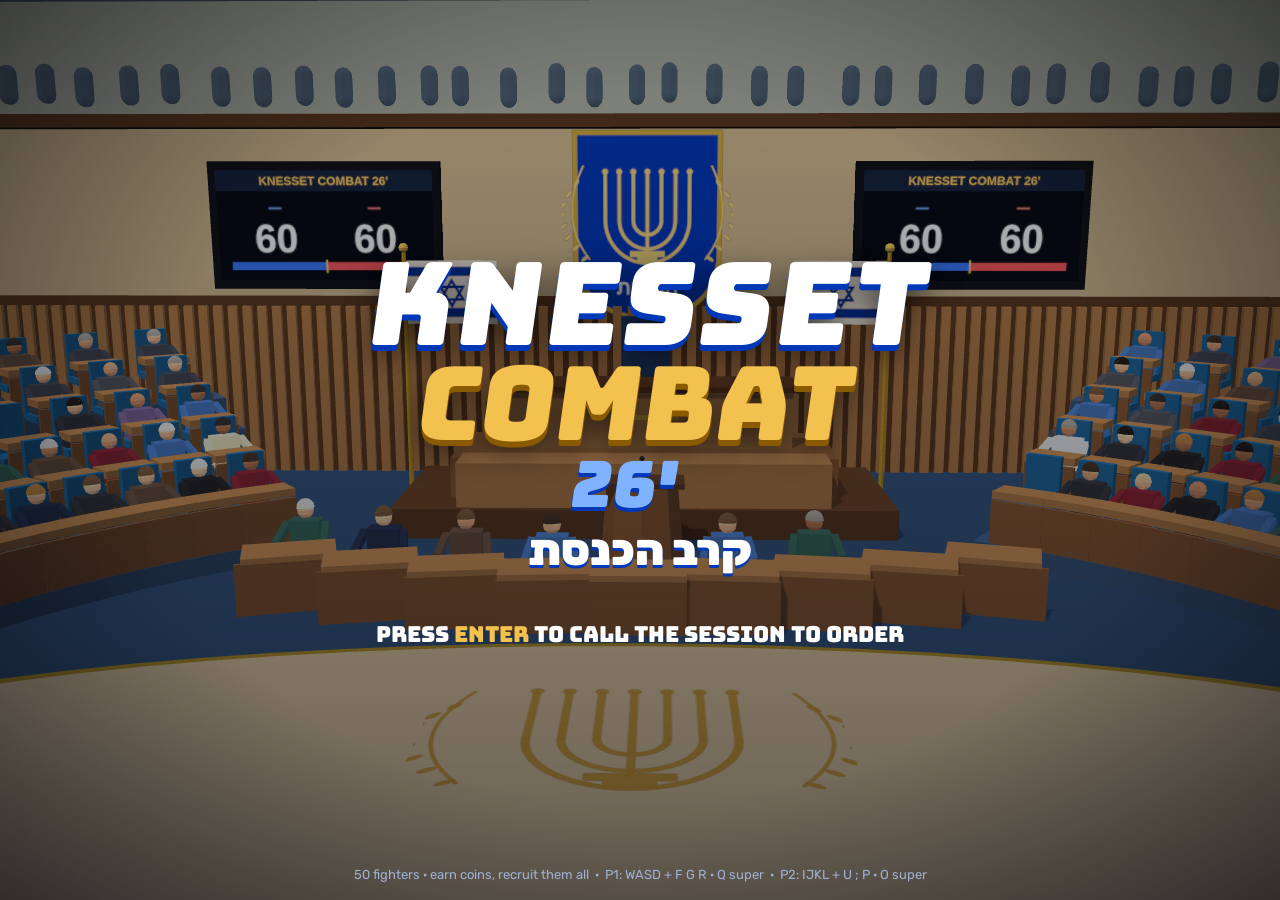
==== commit c317c773: "Start with 5 free Common fighters (Sharett, Allon, Livni, Gantz, Navon); Ben-Gurion becomes an unloc" ====
--- a/knesset-combat/index.html
+++ b/knesset-combat/index.html
@@ -172,7 +172,7 @@
         <ul>
           <li>Every match pays <b>coins</b>: showing up, rounds won, wins, perfect rounds, super finishes and a CPU difficulty bonus. Clearing the Election Campaign pays a big bonus.</li>
           <li>Fighters <b>can't be bought outright</b>. Collect their shards from campaign chests, or buy single shards in the <b>Shop</b>. Coins also pay for upgrades and gold skins.</li>
-          <li>You start with <b>David Ben-Gurion</b> (Rare). There are 22 fighters to recruit in total.</li>
+          <li>You start with <b>5 free Common fighters</b> — Moshe Sharett, Yigal Allon, Tzipi Livni, Benny Gantz and Yitzhak Navon — so you and a friend can jump straight into Versus. 45 more fighters (including Ben-Gurion) unlock with shards.</li>
           <li><b>Upgrades:</b> every fighter you own can be ranked up to <b>Rank 5</b> in the Shop. Each rank adds +5% damage, +5% defense and +50 HP. Ranks apply in every mode.</li>
           <li><b>Campaign · 250 levels:</b> fixed rivals that get tougher. Every 10th level is a boss. First clears pay a big bonus; replays pay 30%.</li>
           <li><b>🎁 Chest Store:</b> buy chests with coins (150–1,600). Every chest starts with 3 upgrade taps. Bought chests upgrade at 45% per tap (campaign chests 30%), and Lucky chests have 5, 6 or 8 taps.</li>
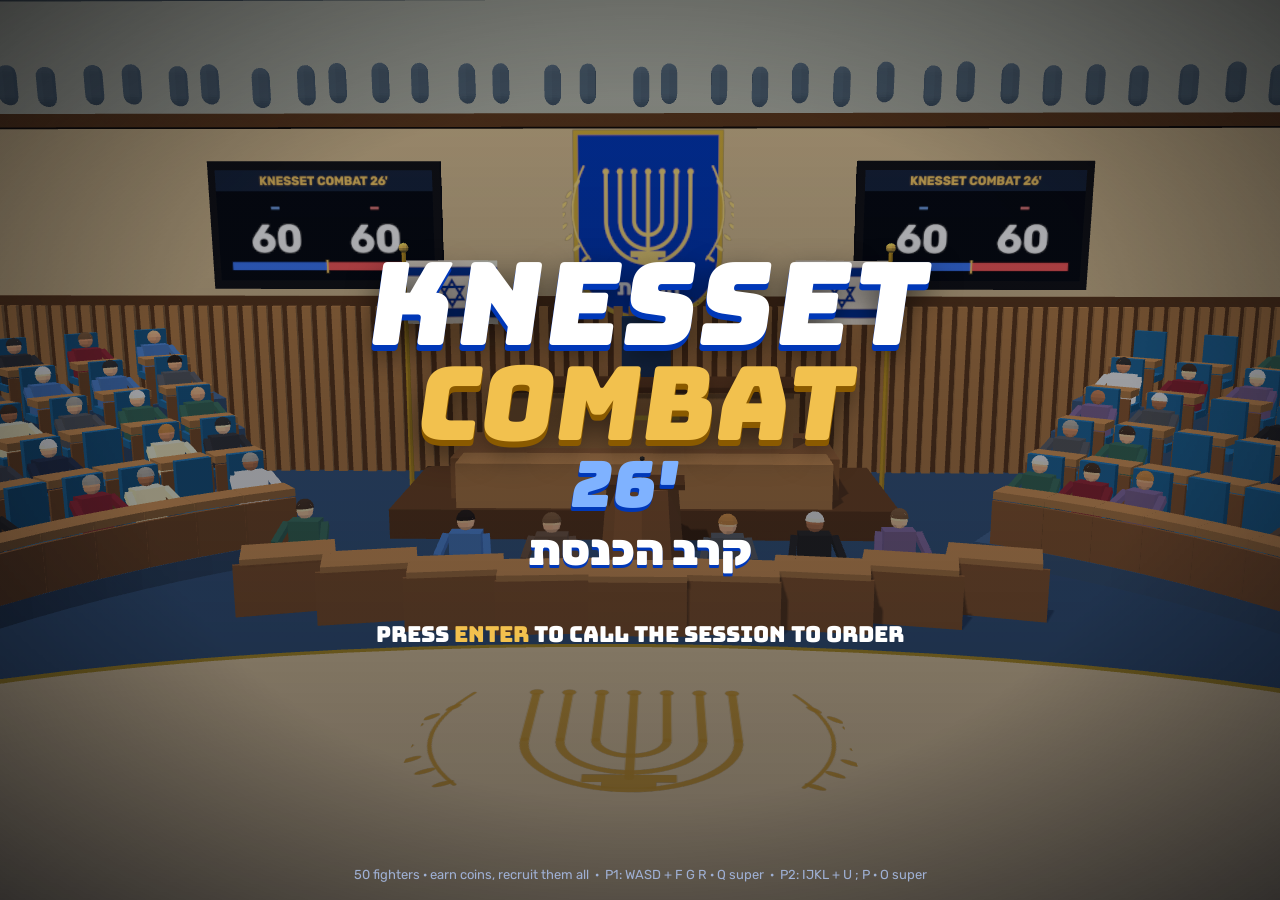
==== commit a9b2a994: "Common fighters need 10 shards Co-Authored-By: Claude Opus 5.5 <noreply@anthropic.com> Claude-Sessio" ====
--- a/knesset-combat/index.html
+++ b/knesset-combat/index.html
@@ -160,7 +160,7 @@
       <div class="rules">
         <h3>RARITY &amp; ABILITIES</h3>
         <ul>
-          <li><span class="rar r-common">COMMON</span> 1 ability (Special) and a +8% damage perk · just 3 shards</li>
+          <li><span class="rar r-common">COMMON</span> 1 ability (Special) and a +8% damage perk · 10 shards</li>
           <li><span class="rar r-rare">RARE</span> 2 abilities (Special + Super) and a +4% damage perk · <span class="coin"></span>200</li>
           <li><span class="rar r-superrare">SUPER RARE</span> 2 abilities (Special + Super) and a +2% damage perk · 17 shards</li>
           <li><span class="rar r-epic">EPIC</span> 3 abilities (Special + Down-Special + Super) · <span class="coin"></span>400</li>
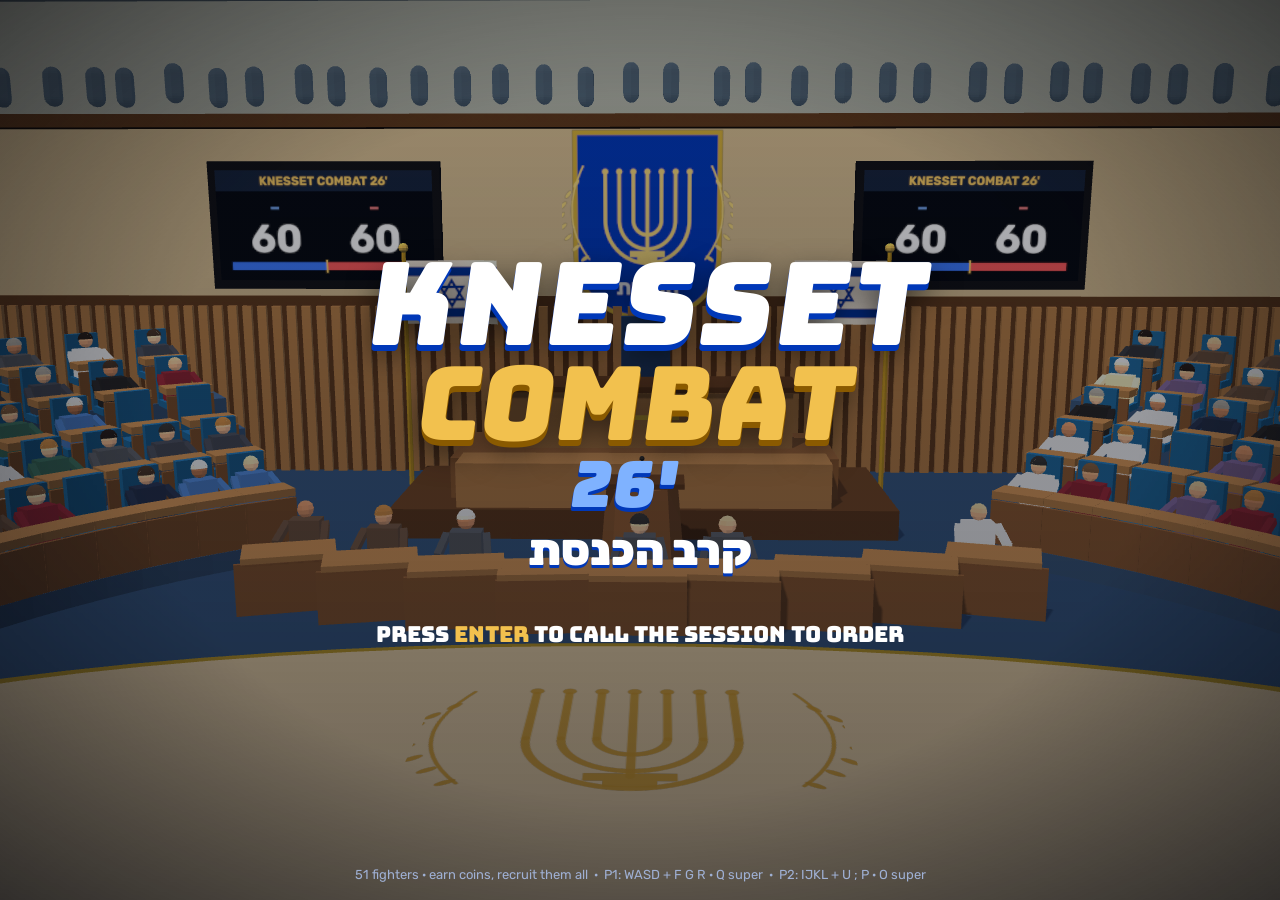
==== commit 1f15c752: "Add Donald Trump as a Mythic special-guest fighter Executive Order projectile, Art of the Deal count" ====
--- a/knesset-combat/index.html
+++ b/knesset-combat/index.html
@@ -25,7 +25,7 @@
   <div class="logo"><span class="k">KNESSET</span><span class="c">COMBAT</span><span class="y">26'</span></div>
   <div class="heb">קרב הכנסת</div>
   <div class="press">PRESS <b>ENTER</b> TO CALL THE SESSION TO ORDER</div>
-  <div class="foot">50 fighters · earn coins, recruit them all &nbsp;·&nbsp; P1: WASD + F G R · Q super &nbsp;·&nbsp; P2: IJKL + U ; P · O super</div>
+  <div class="foot">51 fighters · earn coins, recruit them all &nbsp;·&nbsp; P1: WASD + F G R · Q super &nbsp;·&nbsp; P2: IJKL + U ; P · O super</div>
 </div>
 
 <!-- main menu -->
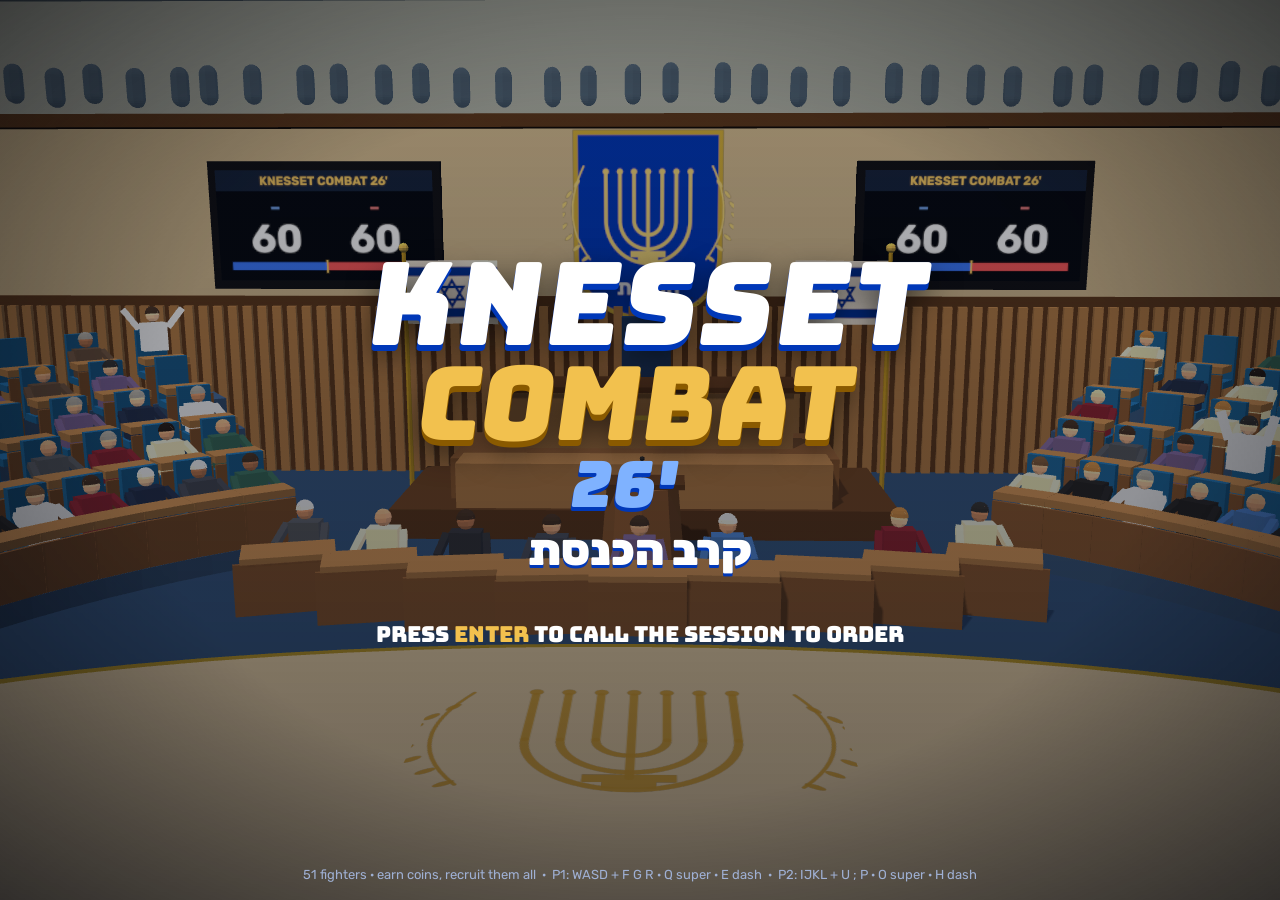
==== commit 8755b545: "Add dashing as a general mechanic - Forward dash (~2 m, cancels into attacks or a running jump from " ====
--- a/knesset-combat/index.html
+++ b/knesset-combat/index.html
@@ -25,7 +25,7 @@
   <div class="logo"><span class="k">KNESSET</span><span class="c">COMBAT</span><span class="y">26'</span></div>
   <div class="heb">קרב הכנסת</div>
   <div class="press">PRESS <b>ENTER</b> TO CALL THE SESSION TO ORDER</div>
-  <div class="foot">51 fighters · earn coins, recruit them all &nbsp;·&nbsp; P1: WASD + F G R · Q super &nbsp;·&nbsp; P2: IJKL + U ; P · O super</div>
+  <div class="foot">51 fighters · earn coins, recruit them all &nbsp;·&nbsp; P1: WASD + F G R · Q super · E dash &nbsp;·&nbsp; P2: IJKL + U ; P · O super · H dash</div>
 </div>
 
 <!-- main menu -->
@@ -144,6 +144,7 @@
           <tr><td>Ability 1 · Special</td><td><kbd>R</kbd></td></tr>
           <tr><td>Ability 2 · Down-Special <small>(Epic+)</small></td><td><kbd>S</kbd> + <kbd>R</kbd></td></tr>
           <tr><td>Super <small>(Rare+, meter full)</small></td><td><kbd>Q</kbd> <small>(left of W)</small></td></tr>
+          <tr><td>Dash / Backdash</td><td>double-tap <kbd>D</kbd> / <kbd>A</kbd> <small>or</small> <kbd>E</kbd> + direction</td></tr>
         </table>
       </div>
       <div class="ctl p2c">
@@ -155,6 +156,7 @@
           <tr><td>Ability 1 · Special</td><td><kbd>P</kbd> or <kbd>Num4</kbd></td></tr>
           <tr><td>Ability 2 · Down-Special <small>(Epic+)</small></td><td><kbd>K</kbd> + <kbd>P</kbd></td></tr>
           <tr><td>Super <small>(Rare+, meter full)</small></td><td><kbd>O</kbd> <small>(right of I)</small> or <kbd>Num5</kbd></td></tr>
+          <tr><td>Dash / Backdash</td><td>double-tap <kbd>J</kbd> / <kbd>L</kbd> <small>or</small> <kbd>H</kbd> + direction</td></tr>
         </table>
       </div>
       <div class="rules">
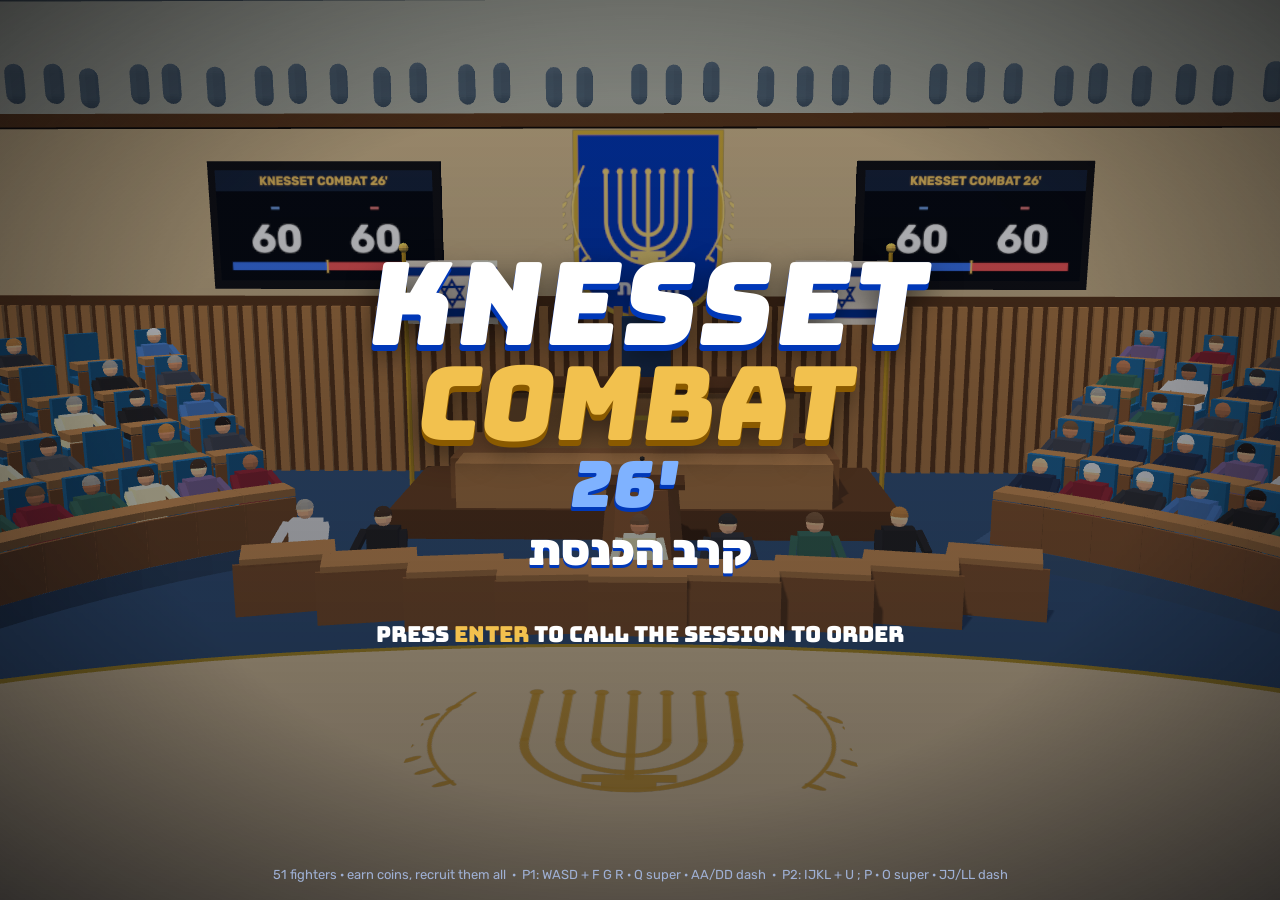
==== commit fbeecf74: "Menu splash words, double-tap-only dashing, no Mythic campaign bosses Co-Authored-By: Claude Opus 5." ====
--- a/knesset-combat/index.html
+++ b/knesset-combat/index.html
@@ -25,13 +25,14 @@
   <div class="logo"><span class="k">KNESSET</span><span class="c">COMBAT</span><span class="y">26'</span></div>
   <div class="heb">קרב הכנסת</div>
   <div class="press">PRESS <b>ENTER</b> TO CALL THE SESSION TO ORDER</div>
-  <div class="foot">51 fighters · earn coins, recruit them all &nbsp;·&nbsp; P1: WASD + F G R · Q super · E dash &nbsp;·&nbsp; P2: IJKL + U ; P · O super · H dash</div>
+  <div class="foot">51 fighters · earn coins, recruit them all &nbsp;·&nbsp; P1: WASD + F G R · Q super · AA/DD dash &nbsp;·&nbsp; P2: IJKL + U ; P · O super · JJ/LL dash</div>
 </div>
 
 <!-- main menu -->
 <div id="menu" class="screen">
   <div class="menu-col">
     <div class="logo small"><span class="k">KNESSET</span><span class="c">COMBAT</span><span class="y">26'</span></div>
+    <div class="splash" id="splash"></div>
     <ul class="menu-list" id="menuList"></ul>
     <div class="menu-desc" id="menuDesc"></div>
   </div>
@@ -144,7 +145,7 @@
           <tr><td>Ability 1 · Special</td><td><kbd>R</kbd></td></tr>
           <tr><td>Ability 2 · Down-Special <small>(Epic+)</small></td><td><kbd>S</kbd> + <kbd>R</kbd></td></tr>
           <tr><td>Super <small>(Rare+, meter full)</small></td><td><kbd>Q</kbd> <small>(left of W)</small></td></tr>
-          <tr><td>Dash / Backdash</td><td>double-tap <kbd>D</kbd> / <kbd>A</kbd> <small>or</small> <kbd>E</kbd> + direction</td></tr>
+          <tr><td>Dash / Backdash</td><td>double-tap <kbd>D</kbd> / <kbd>A</kbd></td></tr>
         </table>
       </div>
       <div class="ctl p2c">
@@ -156,7 +157,7 @@
           <tr><td>Ability 1 · Special</td><td><kbd>P</kbd> or <kbd>Num4</kbd></td></tr>
           <tr><td>Ability 2 · Down-Special <small>(Epic+)</small></td><td><kbd>K</kbd> + <kbd>P</kbd></td></tr>
           <tr><td>Super <small>(Rare+, meter full)</small></td><td><kbd>O</kbd> <small>(right of I)</small> or <kbd>Num5</kbd></td></tr>
-          <tr><td>Dash / Backdash</td><td>double-tap <kbd>J</kbd> / <kbd>L</kbd> <small>or</small> <kbd>H</kbd> + direction</td></tr>
+          <tr><td>Dash / Backdash</td><td>double-tap <kbd>J</kbd> / <kbd>L</kbd> <small>(or arrows)</small></td></tr>
         </table>
       </div>
       <div class="rules">
--- a/knesset-combat/css/style.css
+++ b/knesset-combat/css/style.css
@@ -593,3 +593,13 @@
 .meter-col .ammo, .meter-col .ammo.p2 { gap: 7px; }
 @media (max-width: 1000px) { .cd { min-width: 0; font-size: 16px; } .cd .ap { width: 22px; height: 22px; } .cd-bar { height: 16px; } }
 @media (max-width: 760px) { .cd { font-size: 12px; padding: 4px 8px; } .cd .ap { width: 15px; height: 15px; } .cd-bar { height: 10px; } }
+
+/* menu splash text */
+.menu-col { position: relative; }
+.splash { position: absolute; left: 270px; top: 70px; z-index: 5; transform: rotate(-14deg); text-align: center; pointer-events: none; white-space: nowrap; }
+.splash.pop { animation: splashPop 0.35s ease-out, splashPulse 0.9s ease-in-out 0.35s infinite alternate; }
+.splash .sp-word { display: block; font-family: 'Bungee', 'Rubik', sans-serif; font-size: 26px; color: #ffe14d; text-shadow: 3px 3px 0 #3d2e00, 0 0 12px rgba(255, 225, 77, 0.5); }
+.splash .sp-tr { display: block; font-size: 13px; font-style: italic; color: #fff8d6; text-shadow: 1px 1px 0 #000; margin-top: 2px; }
+@keyframes splashPop { from { transform: rotate(-14deg) scale(0.2); opacity: 0; } to { transform: rotate(-14deg) scale(1); opacity: 1; } }
+@keyframes splashPulse { from { transform: rotate(-14deg) scale(1); } to { transform: rotate(-14deg) scale(1.1); } }
+@media (max-width: 700px) { .splash { left: 170px; top: 50px; } .splash .sp-word { font-size: 18px; } }
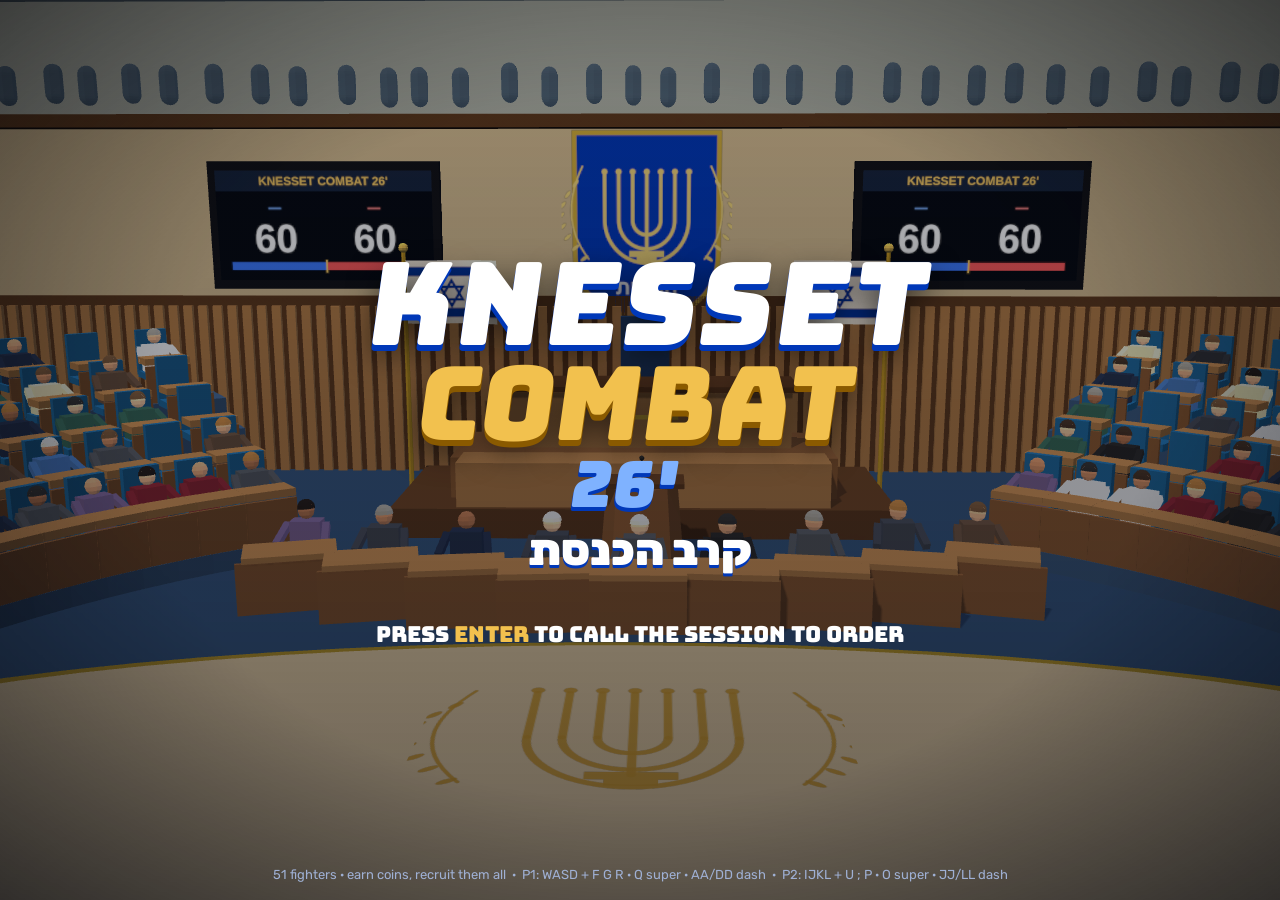
==== commit a433da27: "Balance pass on all 51 fighters Tuned with a CPU-vs-CPU round-robin simulator (every pairing, best-o" ====
--- a/knesset-combat/index.html
+++ b/knesset-combat/index.html
@@ -163,11 +163,11 @@
       <div class="rules">
         <h3>RARITY &amp; ABILITIES</h3>
         <ul>
-          <li><span class="rar r-common">COMMON</span> 1 ability (Special) and a +8% damage perk · 10 shards</li>
-          <li><span class="rar r-rare">RARE</span> 2 abilities (Special + Super) and a +4% damage perk · <span class="coin"></span>200</li>
-          <li><span class="rar r-superrare">SUPER RARE</span> 2 abilities (Special + Super) and a +2% damage perk · 17 shards</li>
+          <li><span class="rar r-common">COMMON</span> 1 ability (Special) plus a +14% damage and +50 HP perk · 10 shards</li>
+          <li><span class="rar r-rare">RARE</span> 2 abilities (Special + Super) · <span class="coin"></span>200</li>
+          <li><span class="rar r-superrare">SUPER RARE</span> 2 abilities (Special + Super) plus a +3% damage and +20 HP perk · 17 shards</li>
           <li><span class="rar r-epic">EPIC</span> 3 abilities (Special + Down-Special + Super) · <span class="coin"></span>400</li>
-          <li><span class="rar r-elite">ELITE</span> 3 abilities plus a +60 HP perk · 22 shards</li>
+          <li><span class="rar r-elite">ELITE</span> 3 abilities plus a +40 HP perk · 22 shards</li>
           <li><span class="rar r-mythic">MYTHIC</span> 3 abilities plus a unique passive · <span class="coin"></span>500 · 25 shards</li>
           <li><span class="rar r-legendary">LEGENDARY</span> 3 abilities plus a unique passive (Survivor, Iron Will, Momentum, Filibuster) · <span class="coin"></span>600+</li>
         </ul>
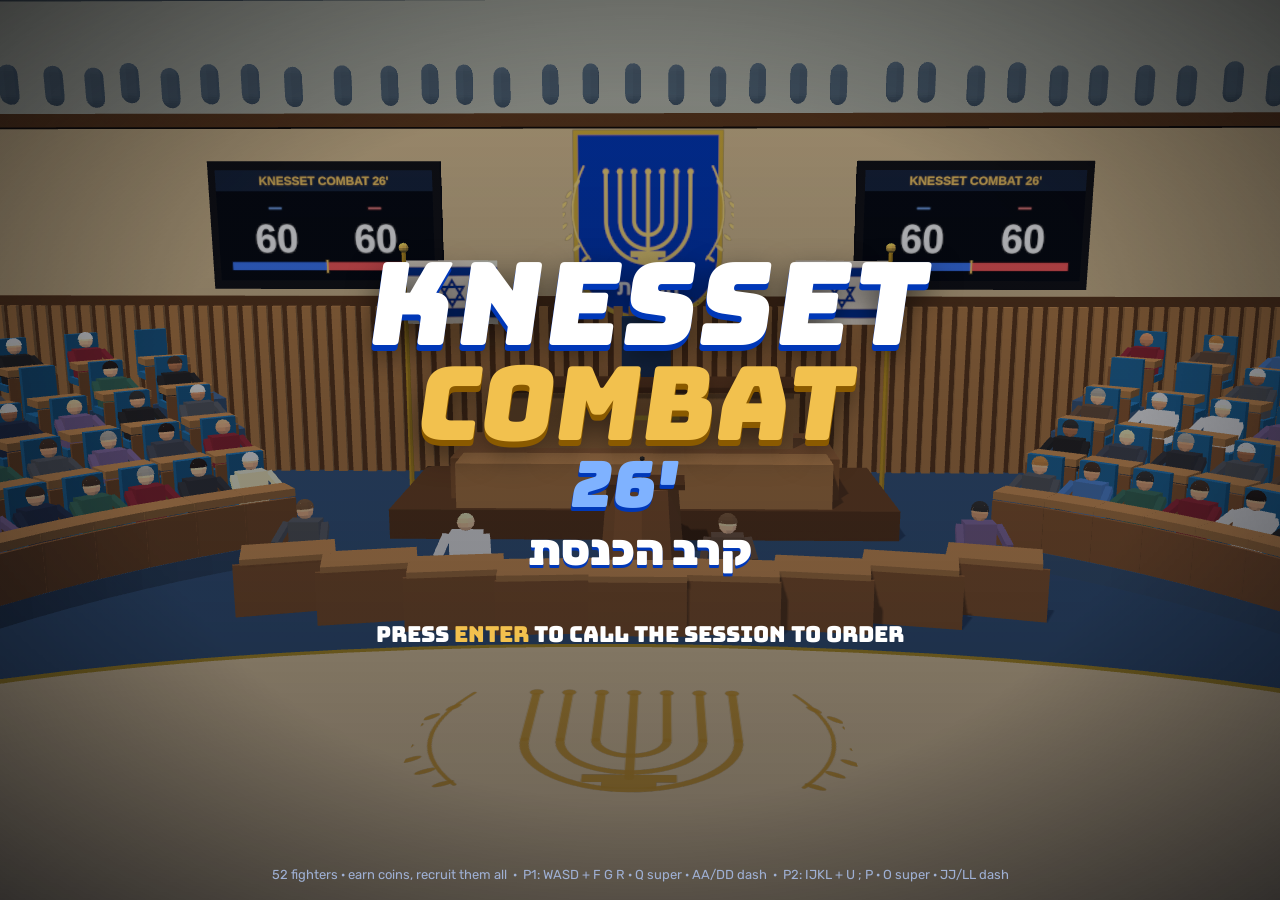
==== commit 69fa6591: "Add Tung Tung Tung Sahur (free), shards 75% cheaper, free chest every 20 min Co-Authored-By: Claude " ====
--- a/knesset-combat/index.html
+++ b/knesset-combat/index.html
@@ -25,7 +25,7 @@
   <div class="logo"><span class="k">KNESSET</span><span class="c">COMBAT</span><span class="y">26'</span></div>
   <div class="heb">קרב הכנסת</div>
   <div class="press">PRESS <b>ENTER</b> TO CALL THE SESSION TO ORDER</div>
-  <div class="foot">51 fighters · earn coins, recruit them all &nbsp;·&nbsp; P1: WASD + F G R · Q super · AA/DD dash &nbsp;·&nbsp; P2: IJKL + U ; P · O super · JJ/LL dash</div>
+  <div class="foot">52 fighters · earn coins, recruit them all &nbsp;·&nbsp; P1: WASD + F G R · Q super · AA/DD dash &nbsp;·&nbsp; P2: IJKL + U ; P · O super · JJ/LL dash</div>
 </div>
 
 <!-- main menu -->
@@ -175,7 +175,7 @@
         <ul>
           <li>Every match pays <b>coins</b>: showing up, rounds won, wins, perfect rounds, super finishes and a CPU difficulty bonus. Clearing the Election Campaign pays a big bonus.</li>
           <li>Fighters <b>can't be bought outright</b>. Collect their shards from campaign chests, or buy single shards in the <b>Shop</b>. Coins also pay for upgrades and gold skins.</li>
-          <li>You start with <b>5 free Common fighters</b> — Moshe Sharett, Yigal Allon, Tzipi Livni, Benny Gantz and Yitzhak Navon — so you and a friend can jump straight into Versus. 45 more fighters (including Ben-Gurion) unlock with shards.</li>
+          <li>You start with <b>6 free Common fighters</b> — Moshe Sharett, Yigal Allon, Tzipi Livni, Benny Gantz, Yitzhak Navon and special guest Tung Tung Tung Sahur — so you and a friend can jump straight into Versus. 46 more fighters (including Ben-Gurion) unlock with shards.</li>
           <li><b>Upgrades:</b> every fighter you own can be ranked up to <b>Rank 5</b> in the Shop. Each rank adds +5% damage, +5% defense and +50 HP. Ranks apply in every mode.</li>
           <li><b>Campaign · 250 levels:</b> fixed rivals that get tougher. Every 10th level is a boss. First clears pay a big bonus; replays pay 30%.</li>
           <li><b>🎁 Chest Store:</b> buy chests with coins (150–1,600). Every chest starts with 3 upgrade taps. Bought chests upgrade at 45% per tap (campaign chests 30%), and Lucky chests have 5, 6 or 8 taps.</li>
--- a/knesset-combat/css/style.css
+++ b/knesset-combat/css/style.css
@@ -525,8 +525,9 @@
 .col-info .buybox.wildbox { border-color: #e6ccff; background: rgba(180,108,255,0.18); color: #f1e6ff; }
 .wild-list { margin: 4px 0; font-size: 13px; }
 /* tutorial overlay */
-#tutorial { position: fixed; left: 50%; top: 108px; transform: translateX(-50%); width: min(620px, calc(100% - 24px)); z-index: 7; display: none; pointer-events: none;
-  background: var(--panel); border: 2px solid var(--gold); border-radius: 14px; padding: 12px 18px; text-align: center; box-shadow: 0 10px 30px rgba(0,0,0,0.5); }
+/* compact card at the bottom centre, between the two HUD panels, so it never covers the fighters */
+#tutorial { position: fixed; left: 50%; bottom: 12px; top: auto; transform: translateX(-50%); width: min(470px, calc(100% - 836px)); z-index: 7; display: none; pointer-events: none;
+  background: rgba(10, 16, 34, 0.82); border: 2px solid var(--gold); border-radius: 12px; padding: 8px 14px; text-align: center; box-shadow: 0 6px 18px rgba(0,0,0,0.45); }
 #tutorial.show { display: block; }
 #tutorial.flash { box-shadow: 0 0 40px #7dff9b; border-color: #7dff9b; }
 .tut-step { font-family: var(--display); font-size: 12px; color: var(--sky); letter-spacing: 2px; }
@@ -535,7 +536,14 @@
 .tut-dots { display: flex; gap: 6px; justify-content: center; margin-top: 10px; }
 .td { width: 22px; height: 6px; border-radius: 3px; background: #2a3550; }
 .td.done { background: #7dff9b; } .td.cur { background: var(--gold); }
-.tut-hint { font-size: 12px; color: var(--muted); margin-top: 6px; }
+.tut-hint { font-size: 11px; color: var(--muted); margin-top: 4px; }
+#tutorial .tut-title { font-size: clamp(18px, 2vw, 24px); line-height: 1.1; }
+#tutorial .tut-text { font-size: 14px; line-height: 1.35; }
+#tutorial .tut-text kbd { font-size: 12px; }
+#tutorial .tut-dots { margin-top: 6px; } #tutorial .td { width: 16px; height: 5px; }
+/* narrower screens: the HUD panels leave no room at the bottom, so use a slim strip under the health bars */
+@media (max-width: 1180px) { #tutorial { bottom: auto; top: 92px; width: min(560px, calc(100% - 24px)); padding: 6px 12px; } #tutorial .tut-text { font-size: 13px; } }
+@media (max-width: 700px) { #tutorial { top: 70px; padding: 4px 8px; } #tutorial .tut-title { font-size: 15px; } #tutorial .tut-text { font-size: 11px; } #tutorial .tut-hint, #tutorial .tut-dots { display: none; } }
 /* compare overlay */
 .compare { position: absolute; inset: 0; display: none; z-index: 30; background: rgba(5,8,18,0.78); align-items: center; justify-content: center; padding: 12px; }
 .compare.show { display: flex; }
@@ -603,3 +611,54 @@
 @keyframes splashPop { from { transform: rotate(-14deg) scale(0.2); opacity: 0; } to { transform: rotate(-14deg) scale(1); opacity: 1; } }
 @keyframes splashPulse { from { transform: rotate(-14deg) scale(1); } to { transform: rotate(-14deg) scale(1.1); } }
 @media (max-width: 700px) { .splash { left: 170px; top: 50px; } .splash .sp-word { font-size: 18px; } }
+
+/* short screens (phones in landscape, small laptop windows): slim HUD panels and a one-line tutorial strip */
+@media (max-height: 520px) {
+  .cd { font-size: 11px; padding: 2px 8px; gap: 6px; min-width: 0; border-width: 2px; border-radius: 8px; }
+  .cd b { min-width: 30px; }
+  .cd .ap { width: 12px; height: 12px; border-width: 2px; }
+  .cd-bar { height: 8px; }
+  .meter-col .ammo, .meter-col .ammo.p2 { gap: 3px; }
+  .meter { height: 14px; } .meter .mlabel, .meter .mkey { font-size: 10px; line-height: 11px; }
+  .hud-bottom { bottom: 6px; }
+  #tutorial { top: 62px; bottom: auto; width: min(560px, calc(100% - 24px)); padding: 3px 10px; }
+  #tutorial .tut-step, #tutorial .tut-dots, #tutorial .tut-hint { display: none; }
+  #tutorial .tut-title { font-size: 14px; } #tutorial .tut-text { font-size: 11px; line-height: 1.25; margin-top: 0; }
+  #tutorial .tut-text kbd { font-size: 10px; padding: 0 4px; min-width: 16px; border-bottom-width: 2px; }
+}
+/* phones in portrait: keep both HUD columns inside the screen */
+@media (max-width: 520px) {
+  .hud-bottom { left: 6px; right: 6px; gap: 6px; }
+  .hud-bottom .meter-col { min-width: 0; max-width: calc(50vw - 9px); }
+  .meter { width: min(44vw, 340px); }
+  .cd { font-size: 10px; padding: 2px 6px; gap: 4px; min-width: 0; border-width: 2px; }
+  .cd b { min-width: 0; }
+  .cd .ap { width: 9px; height: 9px; border-width: 1px; }
+  .cd .pips { gap: 2px; }
+  .cd-bar { height: 7px; }
+}
+
+/* ---------- shorter screens: keep every screen's buttons reachable ---------- */
+/* results: the coin breakdown scrolls, the action buttons always stay on screen */
+.results-panel { display: flex; flex-direction: column; overflow: hidden; }
+.results-panel .res-cols { flex: 1 1 auto; min-height: 0; overflow-y: auto; }
+.results-panel #resMenu { flex: none; }
+@media (max-height: 700px) {
+  .menu-col .logo.small .k { font-size: clamp(26px, 3.6vw, 42px); }
+  .menu-col .logo.small .c { font-size: clamp(22px, 3.2vw, 38px); }
+  .menu-col .logo.small .y { font-size: clamp(16px, 2vw, 24px); }
+  .menu-col .logo { margin-bottom: 8px; }
+  .menu-list li { font-size: clamp(14px, 1.7vw, 18px); padding: 5px 14px; margin: 2px 0; }
+  .menu-desc { margin-top: 8px; font-size: 13px; min-height: 0; }
+  .results-panel h2 { font-size: 26px; }
+}
+@media (max-height: 520px) {
+  .menu-col { top: 8px; transform: none; }
+  .menu-col .logo, .splash, .menu-desc { display: none; }
+  .menu-list li { font-size: 13px; padding: 3px 12px; margin: 1px 0; }
+  .mandate-box { bottom: 8px; padding: 8px 12px; } .mandate-box .mb-next, .mandate-box .progress { display: none; }
+  .sel-head { top: 4px; font-size: 18px; } .sel-mode { display: none; }
+  .sel-panel { padding: 6px 10px; } .sel-panel .moves, .sel-panel .stats, .sel-panel .bio, .sel-panel .abils, .sel-panel .rarline, .sel-panel .skin { display: none; }
+  #selGrid { max-height: 118px; }
+  .results-panel { padding: 10px 14px; } .results-panel h2 { font-size: 20px; }
+}
